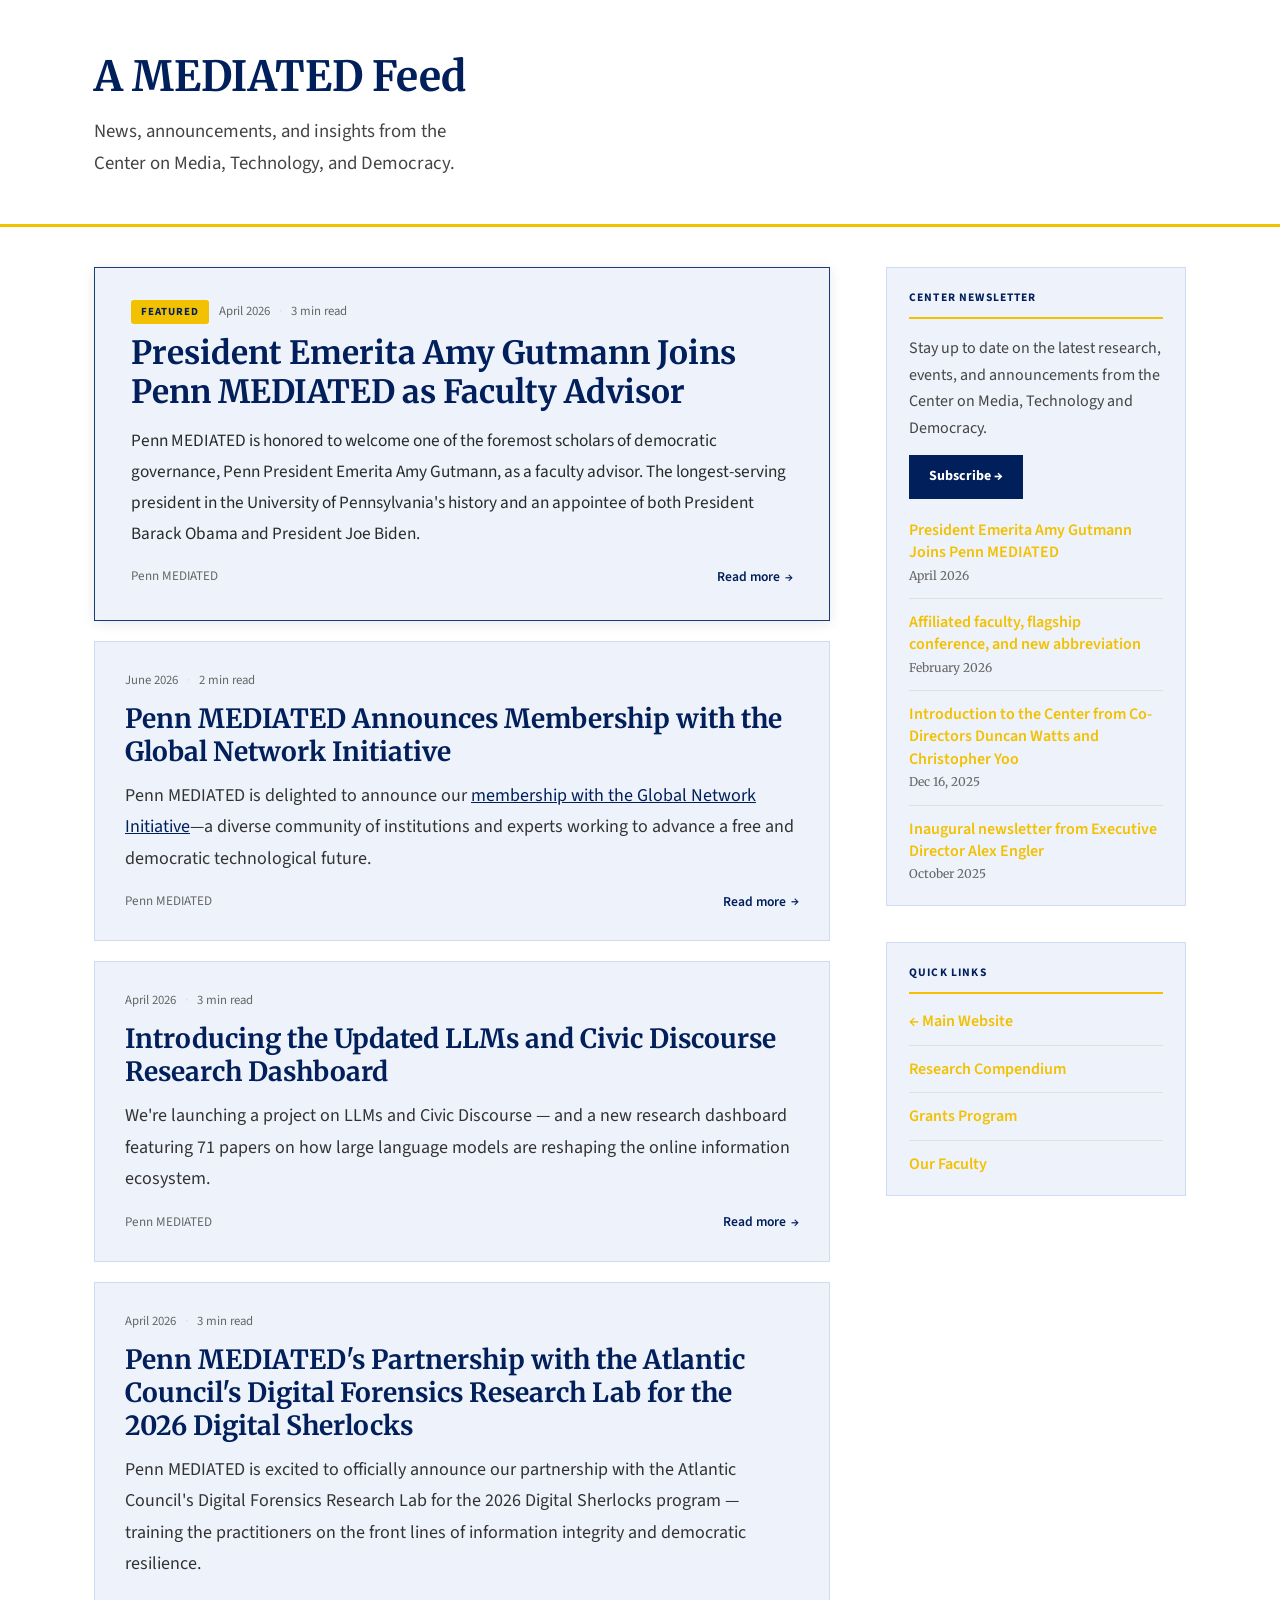
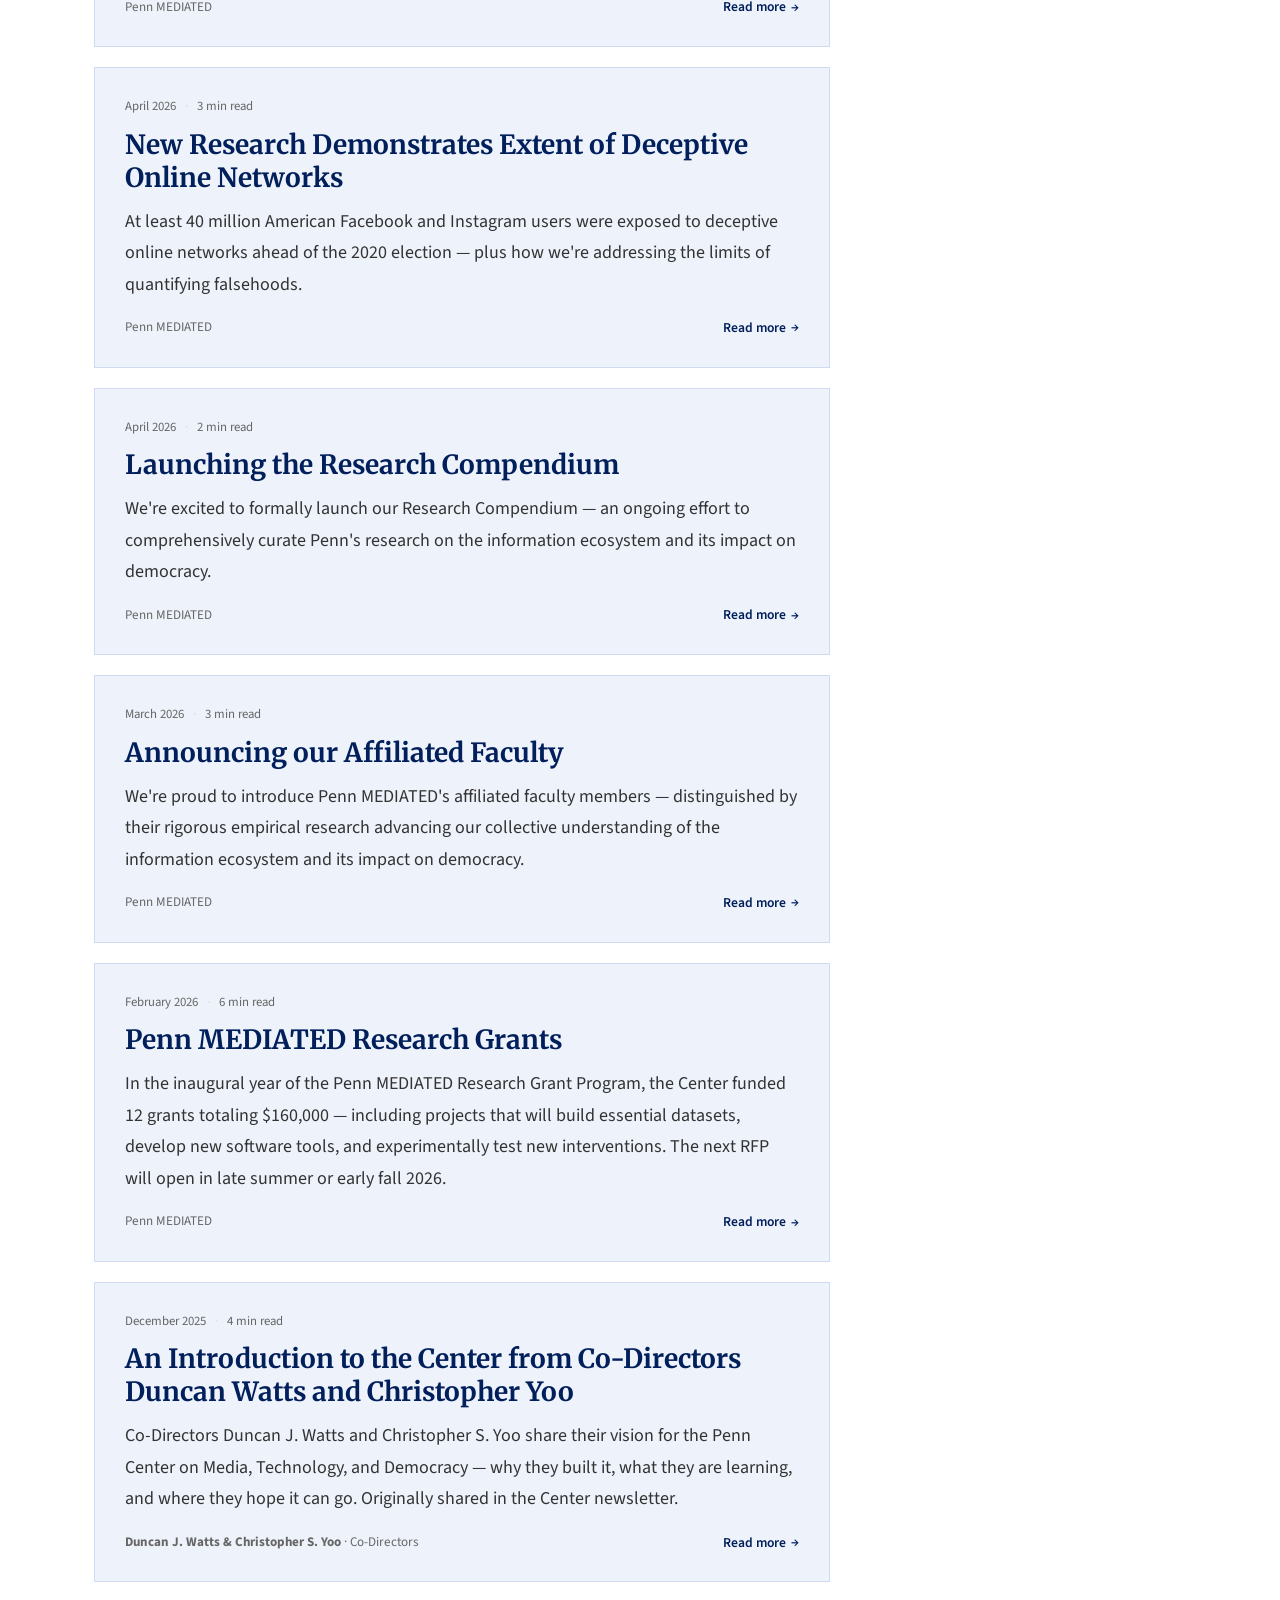
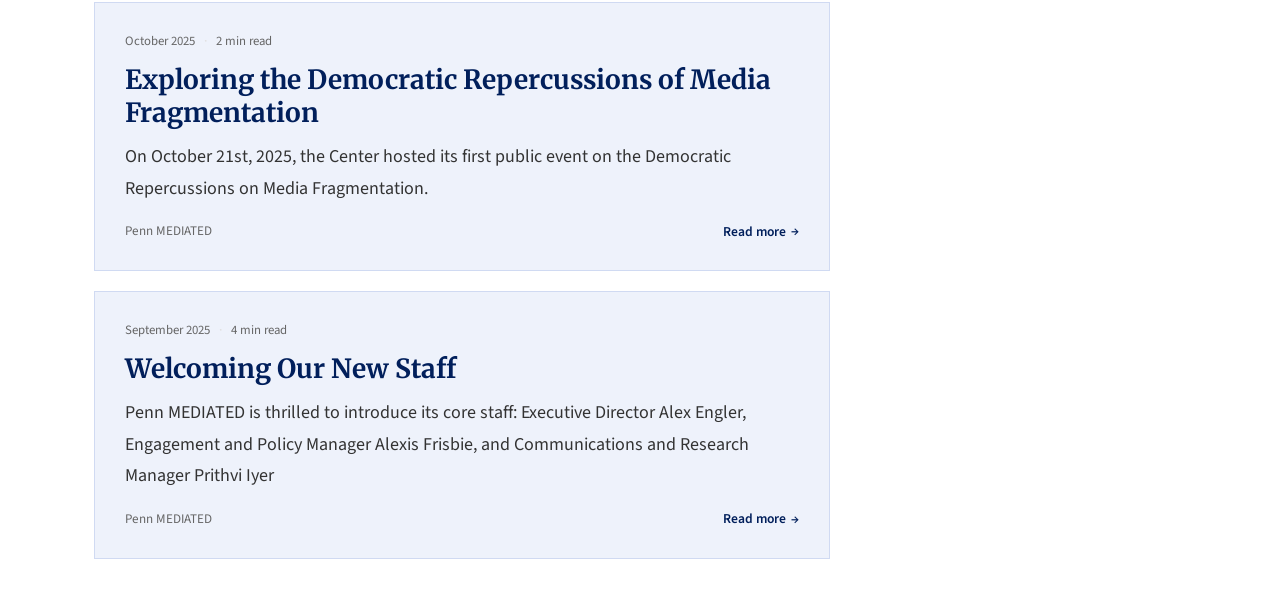
==== index.html @ 9daadecb "GNI Blog" ====
<!DOCTYPE html>
<html lang="en">
<head>
  <meta charset="UTF-8" />
  <meta name="viewport" content="width=device-width, initial-scale=1.0" />
  <title>A MEDIATED Feed · Penn Center on Media, Technology and Democracy</title>
  <link rel="preconnect" href="https://fonts.googleapis.com">
  <link rel="preconnect" href="https://fonts.gstatic.com" crossorigin>
  <link href="https://fonts.googleapis.com/css2?family=Merriweather:wght@400;700&family=Source+Sans+3:wght@400;600;700&display=swap" rel="stylesheet">
  <link rel="stylesheet" href="https://penn-mediated.github.io/MEDIATED-blog/style.css" />
  <style>
    /* Move buttons into the blue header area and remove white gap */
    .modal-header {
      padding-top: 14px;
      padding-right: 20px;
    }
    .modal-top-bar {
      background: transparent;
      padding: 0 0 12px;
    }
  </style>
</head>
<body>

  <!-- Hero -->
  <section class="blog-hero">
    <div class="blog-hero-inner">
      <h1>A MEDIATED Feed</h1>
      <p>News, announcements, and insights from the<br>Center on Media, Technology, and Democracy.</p>
    </div>
  </section>

  <!-- Main content + sidebar -->
  <div class="page-body">

    <main>
      <div class="post-list">

        <!-- ═══════════════════════════════════════════════════
             POST 1: Amy Gutmann
        ════════════════════════════════════════════════════ -->
        <article class="post-item post-featured" id="post-amy-gutmann">
          <div class="post-card">
            <div class="post-meta">
              <span class="featured-badge">Featured</span>
              <span class="post-date">April 2026</span>
              <span class="post-meta-sep">·</span>
              <span class="post-read-time">3 min read</span>
            </div>
            <h2>President Emerita Amy Gutmann Joins Penn MEDIATED as Faculty Advisor</h2>
            <p class="post-excerpt">Penn MEDIATED is honored to welcome one of the foremost scholars of democratic governance, Penn President Emerita Amy Gutmann, as a faculty advisor. The longest-serving president in the University of Pennsylvania's history and an appointee of both President Barack Obama and President Joe Biden.</p>
            <div class="post-item-footer">
              <span class="post-author">Penn MEDIATED</span>
              <button class="expand-btn" onclick="openModal('amy-gutmann')">
                <span class="expand-label">Read more</span> <span class="expand-icon">→</span>
              </button>
            </div>
          </div>

          <div class="post-full-content" id="content-amy-gutmann">
            <div class="post-full-content-inner">

              <p>Penn MEDIATED is honored to welcome one of the foremost scholars of democratic governance, Penn President Emerita Amy Gutmann, as a faculty advisor. The longest-serving president in the University of Pennsylvania's history and an appointee of both President Barack Obama and President Joe Biden, Professor Gutmann brings decades of civic leadership, as well as a rare combination of scholarly rigor and real-world impact, to Penn MEDIATED.</p>

              <p>Executive Director Alex Engler reflects:</p>

              <div class="pull-quote">
                <p>"From seminal scholarship on democratic deliberation; to advancing global dialogue as Penn's President; to strengthening alliances and combatting violent extremism as the U.S. Ambassador to Germany—the information ecosystem has been a guiding theme of her exemplary career. We are thrilled to welcome President Gutmann to the Center's leadership."</p>
              </div>

              <p>In joining Penn MEDIATED, Professor Gutmann says:</p>

              <div class="pull-quote">
                <p>"The health of our democracy depends on the health of our information ecosystem. Seeking truth and understanding is not a utopian ideal; it is a prerequisite for a functioning republic. I am proud to join Penn MEDIATED and contribute to its vision of translating our rigorous research into democratic well-being."</p>
              </div>

              <p>As a scholar, Gutmann has made seminal contributions on <a href="https://press.princeton.edu/books/paperback/9780691009162/democratic-education" target="_blank">democratic education</a>, <a href="https://www.hks.harvard.edu/publications/democracy-and-disagreement" target="_blank">deliberative democracy</a>, and the <a href="https://press.princeton.edu/books/hardcover/9780691153919/the-spirit-of-compromise" target="_blank">necessity of compromise for governance</a>. As a member of the <a href="https://www.aspeninstitute.org/blog-posts/the-knight-commission-on-trust-media-and-democracy/" target="_blank">Knight Commission on Trust, Media, and Democracy</a>, Gutmann contributed to the Commission's flagship report diagnosing the collapse of a shared information foundation as a core threat to American self-governance.</p>

              <p>Penn MEDIATED Co-Director and Penn Integrates Knowledge Professor Duncan Watts observes:</p>

              <div class="pull-quote">
                <p>"President Emerita Gutmann has a lifetime of experience transforming academic research into real world change—we are grateful for her help now, when it is more essential than ever to foster a healthier information ecosystem."</p>
              </div>

              <p>From 2022–2024, Gutmann served as the U.S. Ambassador to Germany, where she strengthened the U.S.-German relationship through expanded support for Ukrainian defense, increased trade, and bolstered resistance to extremism. She has since rejoined Penn and currently holds the Christopher H. Browne Distinguished Professorship in Political Science and is a Professor of Communication at the Annenberg School for Communication.</p>

              <p>Christopher Yoo, Penn MEDIATED Co-Director and Imasogie Professor in Law and Technology, adds:</p>

              <div class="pull-quote">
                <p>"Amy Gutmann has always been an authoritative voice and unflinching champion for a stronger and more deliberative democracy. We look forward to Amy opening our inaugural Penn MEDIATED conference at the end of August."</p>
              </div>

              <div class="bio-section">
                <div class="bio-label">About the Faculty Advisor</div>
                <div class="bio-inner">
                  <img src="https://penn-mediated.github.io/MEDIATED-blog/images/gutmann.jpg" alt="Amy Gutmann" class="bio-photo" style="object-fit:cover;" />
                  <div>
                    <div class="bio-name">Amy Gutmann</div>
                    <div class="bio-title">
                      Christopher H. Browne Distinguished Professor of Political Science, School of Arts and Sciences<br>
                      Professor of Communication, Annenberg School for Communication<br>
                      President Emerita, University of Pennsylvania
                    </div>
                    <div class="bio-text">
                      <p>Amy Gutmann is the Christopher H. Browne Distinguished Professor of Political Science at the School of Arts and Sciences and Professor of Communication at the Annenberg School for Communication. She is also President Emerita, having had a transformative impact as the <a href="https://www.asc.upenn.edu/people/faculty/amy-gutmann-phd" target="_blank">longest-serving president</a> of the University of Pennsylvania. From 2022–2024, Gutmann served as the U.S. Ambassador to Germany, where she strengthened the U.S.-German relationship through expanded support for Ukrainian defense, increased trade, and bolstered resistance to extremism.</p>
                      <p>As a scholar, Gutmann has made seminal contributions on <a href="https://press.princeton.edu/books/paperback/9780691009162/democratic-education" target="_blank">democratic education</a>, <a href="https://www.hks.harvard.edu/publications/democracy-and-disagreement" target="_blank">deliberative democracy</a>, and the <a href="https://press.princeton.edu/books/hardcover/9780691153919/the-spirit-of-compromise" target="_blank">necessity of compromise for governance</a>. Gutmann served as a member of the Knight Commission on Trust, Media, and Democracy (2017–2019), informing a <a href="https://www.aspeninstitute.org/wp-content/uploads/2025/05/Knight2019.pdf" target="_blank">groundbreaking report</a> unpacking the crisis of democratic backsliding in the United States and recommendations for restoring public trust. Further, in 2009, President Obama appointed Gutmann as chair of the Presidential Commission for the Study of Bioethical Issues, where she helped guide national conversations on pressing public health challenges in the United States. Gutmann served as an Executive Committee member of the National Constitution Center and in 2018, she was named in <em>Fortune Magazine</em>'s "<a href="https://fortune.com/longform/worlds-greatest-leaders-2018/" target="_blank">World's 50 Greatest Leaders</a>."</p>
                    </div>
                  </div>
                </div>
              </div>

            </div>
          </div>
        </article>

        <!-- ═══════════════════════════════════════════════════
             POST: GNI Membership — June 2026
        ════════════════════════════════════════════════════ -->
        <article class="post-item" id="post-gni-membership">
          <div class="post-card">
            <div class="post-meta">
              <span class="post-date">June 2026</span>
              <span class="post-meta-sep">·</span>
              <span class="post-read-time">2 min read</span>
            </div>
            <h2>Penn MEDIATED Announces Membership with the Global Network Initiative</h2>
            <p class="post-excerpt">Penn MEDIATED is delighted to announce our <a href="https://globalnetworkinitiative.org/gni-welcomes-new-member-penn-mediated/" target="_blank">membership with the Global Network Initiative</a>—a diverse community of institutions and experts working to advance a free and democratic technological future.</p>
            <div class="post-item-footer">
              <span class="post-author">Penn MEDIATED</span>
              <button class="expand-btn" onclick="openModal('gni-membership')">
                <span class="expand-label">Read more</span> <span class="expand-icon">→</span>
              </button>
            </div>
          </div>

          <div class="post-full-content" id="content-gni-membership">
            <div class="post-full-content-inner">

              <p>Penn MEDIATED is delighted to announce our <a href="https://globalnetworkinitiative.org/gni-welcomes-new-member-penn-mediated/" target="_blank">membership with the Global Network Initiative</a>—a diverse community of institutions and experts working to advance a free and democratic technological future. Tackling the increasingly complex challenges to the health of the information ecosystem requires cross-sector collaboration, and GNI's multistakeholder forum is a critical venue for this work; Penn MEDIATED is excited to contribute a perspective informed by modern computational research.</p>

              <div class="pull-quote">
                <p>"We are thrilled to have Penn MEDIATED join GNI's Academic Constituency. Their focus on data-driven analysis of the information ecosystem, and the breadth of expertise and research undertaken by their affiliated faculty, will bring incredible insights and value-add to GNI and our members."</p>
                <p class="attribution">— Jason Pielemeier, Executive Director, GNI</p>
              </div>

              <p>In joining GNI's academic constituency and broader expert community, we hope to integrate Penn's cutting-edge science of the information ecosystem into the vital discussions on policies and practices relevant to technology and human rights. For example, our project focused on <a href="https://infodem.upenn.edu/llm-civic-discourse/" target="_blank">how LLMs shape civic discourse</a>—including longitudinal monitoring of how LLMs discuss legal, political, and election information over time—can help target technical interventions and drive informed policy. In addition, our support of computational social science research investigating narrative formation on topics like censorship, can inform and improve on pro-democracy messaging.</p>

              <div class="pull-quote">
                <p>"GNI brings together a remarkably diverse set of institutions and leaders, and its forum creates rare conditions for genuine cross-sector collaboration. For Penn MEDIATED, membership means a direct channel to connect our empirical research on the information ecosystem with the practitioners who can act on it."</p>
                <p class="attribution">— Alexis Frisbie, Engagement &amp; Policy Manager, Penn MEDIATED</p>
              </div>

              <p>As the information ecosystem becomes more complex, cross-disciplinary and independent empirical research plays a critical role in guiding informed policy, public discourse, and democratic resiliency—and we are ready to help navigate this future.</p>

            </div>
          </div>
        </article>


        <!-- ═══════════════════════════════════════════════════
             POST: LLMs and Civic Discourse — April 2026
        ════════════════════════════════════════════════════ -->
        <article class="post-item" id="post-llm-civic-discourse">
          <div class="post-card">
            <div class="post-meta">
              <span class="post-date">April 2026</span>
              <span class="post-meta-sep">·</span>
              <span class="post-read-time">3 min read</span>
            </div>
            <h2>Introducing the Updated LLMs and Civic Discourse Research Dashboard</h2>
            <p class="post-excerpt">We're launching a project on LLMs and Civic Discourse — and a new research dashboard featuring 71 papers on how large language models are reshaping the online information ecosystem.</p>
            <div class="post-item-footer">
              <span class="post-author">Penn MEDIATED</span>
              <button class="expand-btn" onclick="openModal('llm-civic-discourse')">
                <span class="expand-label">Read more</span> <span class="expand-icon">→</span>
              </button>
            </div>
          </div>

          <div class="post-full-content" id="content-llm-civic-discourse">
            <div class="post-full-content-inner">

              <p>Large Language Models (LLMs) are playing an increasingly substantial role in the information ecosystem and in civic discourse—that is, how LLMs discuss political topics, refer to politicians, and relate election information. LLMs <a href="https://arxiv.org/pdf/2510.01255" target="_blank">relate political information</a> in chatbots and search engines; <a href="https://www.techpolicy.press/researchers-explore-the-use-of-llms-for-content-moderation/" target="_blank">moderate content</a> on social media; are being <a href="https://arxiv.org/pdf/2604.01652" target="_blank">tested as factcheckers</a>—collectively LLMs likely regularly reach billions of people.</p>

              <p>We believe the growing influence of LLMs will be central to the public discourse in the coming decades, which is why we&#x2019;re launching a project on LLMs and Civic Discourse.</p>

              <p>We kicked off the project on March 4th, when Penn MEDIATED hosted an online convening of prominent academic researchers and civil society organizations to share results from, and approaches to, monitoring and evaluating LLM politics. As part of this, we&#x2019;ve documented and categorized much of the research in this field in the Center&#x2019;s new <a href="https://infodem.upenn.edu/llm-civic-discourse/" target="_blank">LLMs and Civic Discourse Research Dashboard</a>. As of today, it features 71 papers (with more to come!), with a focus on LLM chatbots, content moderation, and fact-checking. This resource is designed to help researchers, advocates, and policymakers keep up with the latest computational research on how LLMs are reshaping the online information ecosystem.</p>

              <p>Each entry is organized by theme and paired with a plain-language summary of key findings to help distill complex research insights on this topic in an accessible manner. The dashboard covers research on how LLMs handle social and political topics, their role in content moderation and fact-checking, their potential to influence political beliefs and behavior, and their implications for democratic participation more broadly.</p>

              <p>This convening and dashboard is one part of Penn MEDIATED&#x2019;s broader effort to bridge the research-to-impact gap on how LLMs are shaping civic discourse. We are also supporting novel research projects in this space through our <a href="https://infodem.upenn.edu/grants/" target="_blank">grants program</a>. We are also working closely with Penn MEDIATED faculty advisor Danaé Metaxa, and collaborating with partners at Princeton University, to build the technical infrastructure for large-scale, longitudinal monitoring of LLMs on political issues. Given that LLM responses are constantly evolving and in some cases, <a href="https://arxiv.org/pdf/2510.01255" target="_blank">based on undisclosed policy updates</a> by platforms, supporting longitudinal LLM monitoring is critical to ensure that researchers have the data needed to tackle these issues in real time.</p>

              <p>Explore the dashboard here &#x2192; <a href="https://infodem.upenn.edu/llm-civic-discourse/" target="_blank">https://infodem.upenn.edu/llm-civic-discourse/</a></p>

            </div>
          </div>
        </article>

        <!-- ═══════════════════════════════════════════════════
             POST: DFRLab Partnership — April 2026
        ════════════════════════════════════════════════════ -->
        <article class="post-item" id="post-dfrlab-partnership">
          <div class="post-card">
            <div class="post-meta">
              <span class="post-date">April 2026</span>
              <span class="post-meta-sep">·</span>
              <span class="post-read-time">3 min read</span>
            </div>
            <h2>Penn MEDIATED's Partnership with the Atlantic Council's Digital Forensics Research Lab for the 2026 Digital Sherlocks</h2>
            <p class="post-excerpt">Penn MEDIATED is excited to officially announce our partnership with the Atlantic Council's Digital Forensics Research Lab for the 2026 Digital Sherlocks program — training the practitioners on the front lines of information integrity and democratic resilience.</p>
            <div class="post-item-footer">
              <span class="post-author">Penn MEDIATED</span>
              <button class="expand-btn" onclick="openModal('dfrlab-partnership')">
                <span class="expand-label">Read more</span> <span class="expand-icon">→</span>
              </button>
            </div>
          </div>

          <div class="post-full-content" id="content-dfrlab-partnership">
            <div class="post-full-content-inner">

              <!-- Partnership logos -->
              <div style="display:grid;grid-template-columns:1fr 1fr;gap:12px;margin:0 0 1.75rem;">
                <img src="https://penn-mediated.github.io/MEDIATED-blog/images/mediatedlogo.png" alt="Penn MEDIATED" style="width:100%;height:auto;display:block;border-radius:8px;" />
                <img src="https://penn-mediated.github.io/MEDIATED-blog/images/dfrlab.jpg" alt="Atlantic Council Digital Forensics Research Lab" style="width:100%;height:auto;display:block;border-radius:8px;" />
              </div>

              <p>In 2026, the most influential indices of democratic health—the <a href="https://www.v-dem.net/documents/75/V-Dem_Institute_Democracy_Report_2026_lowres.pdf" target="_blank">Varieties of Democracy Index</a> and <a href="https://freedomhouse.org/sites/default/files/2026-03/FIW2026_final_digital%20%281%29.pdf" target="_blank">the Freedom in the World Report</a>—found continued declines in democracy globally. 74% of people worldwide now live in autocracies, at the expense of electoral and liberal democracies, including the U.S., which <a href="https://ourworldindata.org/grapher/political-regime-ert-within-regimes" target="_blank">slipped from a stable to an eroding democracy</a>.</p>

              <!-- Our World in Data charts -->
              <div class="owid-chart-grid" style="display:grid;grid-template-columns:repeat(auto-fit, minmax(300px, 1fr));gap:1rem;margin:1.5rem 0;">
                <iframe src="https://ourworldindata.org/grapher/people-living-in-democracies-autocracies?stackMode=relative&amp;tab=stacked-area" loading="lazy" style="width:100%;height:400px;border:0;border-radius:8px;display:block;" allow="web-share; clipboard-write"></iframe>
                <iframe src="https://ourworldindata.org/grapher/political-regime-ert-within-regimes?tab=map" loading="lazy" style="width:100%;height:400px;border:0;border-radius:8px;display:block;" allow="web-share; clipboard-write"></iframe>
              </div>

              <p>Penn MEDIATED believes it is essential for universities to step up in the active defense of democracy—and those who work to protect and advance democratic values. To that end, Penn MEDIATED is excited to officially announce our partnership with the Atlantic Council's <a href="https://dfrlab.org/" target="_blank">Digital Forensics Research Lab</a> for the 2026 <a href="https://dfrlab.org/digital-sherlocks/" target="_blank">Digital Sherlocks</a> program.</p>

              <p>The DFRLab, incubated at the Atlantic Council in 2016, maintains technical and policy expertise on disinformation, connective technologies, democracy, and the future of digital rights, while also <a href="https://dfrlab.org/research/" target="_blank">conducting investigations</a> exposing influence operations and emerging digital threats. The group's Digital Sherlocks program furthers this mission by training practitioners—members of civil society, journalists, researchers, and human rights defenders—on foundational concepts and frameworks to understand online influence operations, as well as open-source investigative techniques, tools, and methodologies.</p>

              <p>Penn's Professors <strong><a href="https://infodem.upenn.edu/faculty/" target="_blank">Danaé Metaxa</a></strong>, <strong><a href="https://live-sas-www-polisci.pantheon.sas.upenn.edu/people/jane-esberg" target="_blank">Jane Esberg</a></strong>, and <strong><a href="https://infodem.upenn.edu/faculty/" target="_blank">Dolores Albarracín</a></strong> will contribute to the training, directly informing practitioners on the front lines of information integrity and democratic resilience. Professor Metaxa focuses on the bias and representation in sociotechnical systems and has conducted research and development of longitudinal generative AI auditing to track how models discuss (or decline to discuss) social issues. Professor Esberg's scholarship delves into authoritarian repression and censorship, particularly in Latin America and Spain, exploring the purpose of authoritarian censorship of non-political content and opponent repression in appealing to their supporters. Professor Albarracín studies the impact of communication and persuasion on human behavior and the formation of beliefs, attitudes, and goals, particularly those that are socially beneficial. Drawing from their empirical research and expertise, each will teach a module that offers attendees a deeper understanding of the information ecosystem and its manipulation by autocratic governments.</p>

              <div class="quote-with-image" style="display:flex;gap:20px;align-items:center;flex-wrap:wrap;margin:24px 0;">
                <img src="https://penn-mediated.github.io/MEDIATED-blog/images/sherlocks.png" alt="Digital Sherlocks Program" style="width:220px;max-width:100%;height:auto;flex-shrink:0;border-radius:4px;" />
                <div class="pull-quote" style="flex:1;min-width:260px;margin:0;">
                  <p>"Since its inception in 2019, the Digital Sherlocks Program has grown to support a global community of more than 3,500 alumni from over 140 countries. These Digital Sherlocks, committed to monitoring and protecting information environments in their respective regions, are the heart of our movement."</p>
                </div>
              </div>

              <p>Penn MEDIATED's partnership with the DFRLab offers a chance for practitioners to hear directly from academics with deep subject matter expertise, while offering Penn an ability to learn and hear what challenges, limits, and concerns defenders on the front lines face. Furthermore, DFRLab and Penn MEDIATED share a common vision: to develop and expand a network of expertise focused on the information ecosystem that can have real-world impact. Working toward this goal by bringing expert academics and practitioners together under the trusted Digital Sherlocks umbrella is an opportunity we are elated to see come to fruition.</p>

            </div>
          </div>
        </article>


        <!-- ═══════════════════════════════════════════════════
             POST: Deceptive Networks — April 2026
        ════════════════════════════════════════════════════ -->
        <article class="post-item" id="post-deceptive-networks">
          <div class="post-card">
            <div class="post-meta">
              <span class="post-date">April 2026</span>
              <span class="post-meta-sep">·</span>
              <span class="post-read-time">3 min read</span>
            </div>
            <h2>New Research Demonstrates Extent of Deceptive Online Networks</h2>
            <p class="post-excerpt">At least 40 million American Facebook and Instagram users were exposed to deceptive online networks ahead of the 2020 election — plus how we're addressing the limits of quantifying falsehoods.</p>
            <div class="post-item-footer">
              <span class="post-author">Penn MEDIATED</span>
              <button class="expand-btn" onclick="openModal('deceptive-networks')">
                <span class="expand-label">Read more</span> <span class="expand-icon">→</span>
              </button>
            </div>
          </div>

          <div class="post-full-content" id="content-deceptive-networks">
            <div class="post-full-content-inner">

              <p><em>Plus how we're addressing the limits of quantifying falsehoods</em></p>

              <p>At least 40 million American Facebook and Instagram users were exposed to deceptive online networks in the lead up to the 2020 election—however this constituted only 0.3% of these users' total content consumption. This new paper, <a href="https://infodem.upenn.edu/research-compendium/#how-deceptive-online-networks-reached-millions-in-the-us-2020" target="_blank"><em>How deceptive online networks reached millions in the US 2020 elections</em></a>, contains the newest findings from the Meta 2020 Election project, by a prominent research team including Penn MEDIATED affiliated faculty <a href="https://infodem.upenn.edu/faculty" target="_blank">Sandra Gonzalez-Bailón and Deen Freelon</a>.</p>

              <p>The study identified and tracked 49 deceptive online networks that reached 15% and 2% of active adult users in the U.S. on Facebook and Instagram, respectively. For context, this reach was less than a third of the <a href="https://www.intelligence.senate.gov/wp-content/uploads/2024/08/sites-default-files-documents-report-volume2.pdf" target="_blank">estimated 126 million Facebook users</a> reached by the Russian Internet Research Agency over two years.</p>

              <p>Of these 49 networks, Meta identified 13 as politically motivated and 36 as financially motivated, and found the financially motivated networks reached more users. Mirroring past research, the study found that older, more conservative users, and users previously exposed to false news were more susceptible to these deceptive online networks. Moreover, a significant number of users were exposed to these deceptive networks indirectly, that is, by viewing reshares from regular user accounts who often unknowingly amplified inauthentic content to audiences beyond the networks' direct reach.</p>

              <p>Despite these concerns, the authors found that it "accounts for a very small share of users' overall political content consumption," mirroring other studies, such as one from MEDIATED Co-Director Duncan Watts finding that <a href="https://www.science.org/doi/10.1126/sciadv.aay3539" target="_blank">fake news comprises</a> only 0.15% of Americans' daily media diet.</p>

              <h3>Findings from the Meta 2020 Election Project</h3>

              <p>The Meta 2020 Election project is an expansive collaborative effort between Meta and external academics to critically examine political attitudes and behaviors on the platform and its impact on the 2020 U.S. election. Professors Sandra Gonzalez-Bailón and Deen Freelon have been <a href="https://www.asc.upenn.edu/news-events/news/first-findings-us-2020-facebook-instagram-election-study-released" target="_blank">contributing to this project for years</a>, leading to essential research results including:</p>

              <ul>
                <li><a href="https://infodem.upenn.edu/research-compendium/#the-diffusion-and-reach-of-misinformation-on-facebook-during" target="_blank">Studying the diffusion</a> of more than one billion posts during the 2020 election, misinformation was found to spread slowly on Facebook, "powered by a tiny minority of users who tend to be older and more conservative."</li>
                <li>News that a Facebook user saw on their feed during the US 2020 election <a href="https://infodem.upenn.edu/research-compendium/#asymmetric-ideological-segregation-in-exposure-to-political-n" target="_blank">depended on their own political leanings</a>, and, overall political news on Facebook leaned conservative.</li>
                <li><a href="https://infodem.upenn.edu/research-compendium/#the-effect-of-deactivating-facebook-and-instagram-on-users-e" target="_blank">Deactivating Facebook and Instagram</a> in the weeks before the 2020 US presidential election modestly improved people's mental health—the effect was more pronounced for Facebook.</li>
              </ul>

              <p>The breadth of this research demonstrates what cooperation between academics and the private sector companies can enable, but this model is threatened by both concerns that Meta has <a href="https://www.techpolicy.press/a-primer-on-the-meta-2020-us-election-research-studies/" target="_blank">selectively emphasized some results</a> in a self-preferencing manner, and further that platforms have restricted researcher access to platform data, as <a href="https://infodem.upenn.edu/research-compendium/#the-post-api-age-of-social-media-data-access-past-present-an" target="_blank">thoroughly documented</a> by Professor Freelon.</p>

              <h3>Advancing New Computational Measures of False Narratives</h3>

              <p>Also published on April 6th, <a href="https://www.tandfonline.com/doi/full/10.1080/10584609.2026.2644198" target="_blank">a new paper</a> from the <a href="https://citap.unc.edu/" target="_blank">Center for Information, Technology, and Public Life</a> provides an alternative framework to measure and assess the impact of disinformation. According to this view, studying disinformation must go beyond looking at false facts and view it more as narratives that permeate across platforms. These narratives are deeply linked to social identities and hold emotional resonance for those who believe it. Thus, countering disinformation requires understanding its socio-cultural and moral context, which can often be obscured when counter-disinformation efforts narrowly focus on refuting false claims or limiting its exposure on a single platform.</p>

              <p>This framing on the importance of narratives to understand the dynamics of online disinformation mirrors our perspective at Penn MEDIATED. Already, Professor Watts has found that the <a href="https://infodem.upenn.edu/research-compendium/#rethinking-news-framing-with-large-language-models" target="_blank">selective use of facts</a> can be as effective as false information in changing political beliefs. We're investing in new research to expand on this, by developing new computational approaches to measure media narratives using large language models. The new research from the Meta 2020 Election project provides valuable insight into the extent of the impact of deceptive online networks—showing that their reach is limited, and also that we need to develop new methods to understand disinformation narratives at scale and across platforms.</p>

            </div>
          </div>
        </article>

        <!-- ═══════════════════════════════════════════════════
             POST 2: Research Compendium
        ════════════════════════════════════════════════════ -->
        <article class="post-item" id="post-research-compendium">
          <div class="post-card">
            <div class="post-meta">
              <span class="post-date">April 2026</span>
              <span class="post-meta-sep">·</span>
              <span class="post-read-time">2 min read</span>
            </div>
            <h2>Launching the Research Compendium</h2>
            <p class="post-excerpt">We're excited to formally launch our Research Compendium — an ongoing effort to comprehensively curate Penn's research on the information ecosystem and its impact on democracy.</p>
            <div class="post-item-footer">
              <span class="post-author">Penn MEDIATED</span>
              <button class="expand-btn" onclick="openModal('research-compendium')">
                <span class="expand-label">Read more</span> <span class="expand-icon">→</span>
              </button>
            </div>
          </div>

          <div class="post-full-content" id="content-research-compendium">
            <div class="post-full-content-inner">

              <a href="https://infodem.upenn.edu/research-compendium/" target="_blank"><img src="https://penn-mediated.github.io/MEDIATED-blog/images/dashboard.gif" alt="Research Compendium preview" class="post-feature-img" /></a>

              <p>We're excited to formally launch our Research Compendium—an ongoing effort to comprehensively curate Penn's research on the information ecosystem and its impact on democracy. With categorical tags and search, we want to make it easier for you to find essential research about polarization, misinformation, persuasion, social media, LLMs, and more. For each paper, we provide an overview of the research, its key findings, and a note on why it matters beyond academia. <a href="https://penn-mediated.github.io/Research-Compendium/" target="_blank">Check it out here!</a></p>

            </div>
          </div>
        </article>


        <!-- ═══════════════════════════════════════════════════
             POST 3: Affiliated Faculty
        ════════════════════════════════════════════════════ -->
        <article class="post-item" id="post-affiliated-faculty">
          <div class="post-card">
            <div class="post-meta">
              <span class="post-date">March 2026</span>
              <span class="post-meta-sep">·</span>
              <span class="post-read-time">3 min read</span>
            </div>
            <h2>Announcing our Affiliated Faculty</h2>
            <p class="post-excerpt">We're proud to introduce Penn MEDIATED's affiliated faculty members — distinguished by their rigorous empirical research advancing our collective understanding of the information ecosystem and its impact on democracy.</p>
            <div class="post-item-footer">
              <span class="post-author">Penn MEDIATED</span>
              <button class="expand-btn" onclick="openModal('affiliated-faculty')">
                <span class="expand-label">Read more</span> <span class="expand-icon">→</span>
              </button>
            </div>
          </div>

          <div class="post-full-content" id="content-affiliated-faculty">
            <div class="post-full-content-inner">

              <a href="https://infodem.upenn.edu/faculty/" target="_blank"><img src="https://penn-mediated.github.io/MEDIATED-blog/images/faculty.gif" alt="Affiliated Faculty" class="post-feature-img" /></a>

              <p>We're proud to introduce Penn MEDIATED's affiliated faculty members—distinguished by their rigorous empirical research advancing our collective understanding of the information ecosystem and its impact on democracy. This required real consideration of what exactly we do at Penn MEDIATED—what does it mean to study the information ecosystem? Our faculty are distinguished by their rigorous empirical and computational work, but also by a focus on those mediating actors that make up the information landscape: especially individuals from peers to elites; institutions of media and government; and technologies from podcast platforms to large language models.</p>

              <p>Emily Falk's (Annenberg School) research looks at how messages affect individuals, for instance, <a href="https://pubmed.ncbi.nlm.nih.gov/41200100/" target="_blank">using neuroimaging</a> to understand why some messages are more persuasive than others. Dolores Albarracín (Annenberg Public Policy) demonstrates what interventions to change belief can actually <a href="https://myscp.onlinelibrary.wiley.com/doi/abs/10.1002/jcpy.70014" target="_blank">impact people's behavior</a>. Diana Mutz (Annenberg School) discovered <a href="https://www.pnas.org/doi/10.1073/pnas.2516942122" target="_blank">a significant increase</a> in political discussions in the U.S., but no increase in conversations across the political aisle. Eric Santoro (Wharton School) examines this peer-to-peer dialogue more closely, with <a href="https://www.pnas.org/doi/10.1073/pnas.2421982122" target="_blank">recent research</a> challenging the notion that listening to those who disagree with you helps to persuade them. Matt Levendusky (Political Science) finds that disagreeable statements and opinions <a href="https://www.journals.uchicago.edu/doi/abs/10.1086/733004?journalCode=jop" target="_blank">motivate cancel culture</a>. Chris Callison-Burch (Computer and Information Science) is working with Duncan Watts to monitor the <a href="https://dl.acm.org/doi/10.1145/3706598.3713716" target="_blank">evolution of TV news bias</a>. Deen Freelon (Annenberg School) is documenting how <a href="https://journals.sagepub.com/doi/full/10.1177/00027162251372557" target="_blank">social media platforms enable or stymie research</a>—like analyses from Dean Knox (Wharton School), whose results <a href="https://www.pnas.org/doi/abs/10.1073/pnas.2318127122" target="_blank">find no evidence</a> that YouTube's algorithms radicalize users in the short-term. Shiri Melumad's (Wharton School) <a href="https://academic.oup.com/pnasnexus/article/4/10/pgaf316/8303888" target="_blank">work</a> asks whether relying on LLMs adversely impacts learning outcomes as compared to using search engines.</p>

              <p>Penn MEDIATED also welcomes John Lapinski (Political Science); Blake Miller (Political Science); Pinar Yildirim (Wharton School); Michael Morse (Carey Law); Lyle Ungar (Computer &amp; Information Science); Dennis Culhane (Social Policy and Practice); and Dan Roth (Computer &amp; Information Science). These esteemed faculty join the Center's two faculty directors and six faculty advisors—you can read more on our <a href="https://infodem.upenn.edu/faculty/" target="_blank">new affiliated faculty page</a>.</p>

              <p><a href="https://infodem.upenn.edu/faculty/" target="_blank" class="read-more">Learn more →</a></p>

            </div>
          </div>
        </article>


        <!-- ═══════════════════════════════════════════════════
             POST 4: Grant Awards
        ════════════════════════════════════════════════════ -->
        <article class="post-item" id="post-grant-awards">
          <div class="post-card">
            <div class="post-meta">
              <span class="post-date">February 2026</span>
              <span class="post-meta-sep">·</span>
              <span class="post-read-time">6 min read</span>
            </div>
            <h2>Penn MEDIATED Research Grants</h2>
            <p class="post-excerpt">In the inaugural year of the Penn MEDIATED Research Grant Program, the Center funded 12 grants totaling $160,000 — including projects that will build essential datasets, develop new software tools, and experimentally test new interventions. The next RFP will open in late summer or early fall 2026.</p>
            <div class="post-item-footer">
              <span class="post-author">Penn MEDIATED</span>
              <button class="expand-btn" onclick="openModal('grant-awards')">
                <span class="expand-label">Read more</span> <span class="expand-icon">→</span>
              </button>
            </div>
          </div>

          <div class="post-full-content" id="content-grant-awards">
            <div class="post-full-content-inner">

              <p>The 2025 Penn MEDIATED Research Grants have been awarded. Please check back for our next RFP in late summer or early fall, 2026.</p>

              <div class="stat-row">
                <div class="stat-box">
                  <div class="num">12</div>
                  <div class="label">Grants Awarded</div>
                </div>
                <div class="stat-box">
                  <div class="num">$160K</div>
                  <div class="label">Total Funding</div>
                </div>
                <div class="stat-box">
                  <div class="num">50%</div>
                  <div class="label">Cross-School Collaborations</div>
                </div>
              </div>

              <p>In the inaugural year of the Penn MEDIATED Research Grant Program, the Center funded 12 grants for a total of $160,000, including projects that will build essential datasets, develop new software tools, define novel taxonomies, apply emerging computational and AI methods, and experimentally test new interventions.</p>

              <p>These projects demonstrate our Center's commitment to understanding and strengthening our information ecosystem at a moment of profound technological change and extraordinary democratic crisis. They make critical contributions across three dimensions of information and democracy research: unpacking how media ecosystems shape public understanding, examining AI's expanding role as an information intermediary, and investigating communication strategies that enable persuasion and common ground. The grant program has already been successful in its goal of promoting interdisciplinary collaboration at Penn: half of the grants are jointly led by two or more researchers at different Penn schools.</p>

              <h2>Unpacking the Media Ecosystem</h2>
              <p>These research projects seek to examine systematic patterns in media coverage, from what gets reported to who controls the outlets doing the reporting. One project, led by Center Director Duncan Watts and Knight Postdoctoral Fellow Amir Tohidi, investigates which crimes receive media attention and how coverage compares to actual crime statistics, helping explain the troubling disconnect between declining crime rates but elevated and persistent public concern about crime. A second funded project looks into how media ownership structures and takeovers influence civic coverage and orientation toward incumbent governments, revealing when economic interests may be shaping democratic discourse.</p>
              <p>We also funded projects centered on developing data infrastructure. For instance, a project led by Professors Marc Meredith and Matthew Levendusky will create a comprehensive and searchable dataset of digital ads that ran in the United States since 2018. Similarly, The Election Administration Media Dashboard project will build a comprehensive repository of media coverage on election administration, offering scholars, policymakers, and citizens critical data to understand how media narratives affect public confidence in elections.</p>

              <h2>When AI Mediates Information</h2>
              <p>Four projects included in this year's grant contend with the rise of LLMs as information gatekeepers. Assistant Professor and Center Advisor Danaé Metaxa's "AI Watchman" project provides an open-source monitoring system that tracks when and how AI systems refuse to answer questions on politically sensitive topics. Another proposed project from Knight PhD Fellow Elliot Pickens maps how users discuss political topics with chatbots, tracing conversations back to original news articles to document how information is fabricated, overgeneralized, or selectively emphasized during these interactions. A third project examines which factors enable users to bypass protections designed to prevent AI systems from generating harmful political content. Finally, researchers are investigating whether the conversational design of LLMs encourages confirmation bias.</p>

              <h2>Persuasion and Common Ground</h2>
              <p>Four projects focus on addressing conversational divides and analyzing the foundations of persuasive communication. One proposal will test 21 widely recommended interventions for improving dialogue across political divides. Another project led by Professor and Center Advisor Sandra González-Bailón examines how interpersonal discussions about controversial topics shape individuals' moral and political views. Two additional projects grapple with how LLMs are reshaping information access and public trust, including cross-national research in the United States and India.</p>

              <h2>All Center-Funded Grants</h2>
              <ul class="grant-list">
                <li>
                  <strong>Interpersonal Discussions and Tipping Points in Social Networks</strong>
                  <p>Examines how interpersonal discussions shape individuals' moral and political views and how these influences spread through repeated interactions within social networks.</p>
                  <span class="pis">Sandra González-Bailón, Diego Reinero, James Houghton</span>
                </li>
                <li>
                  <strong>Integrative experiment to explore the effect of conversation interventions on dialogue across disagreement</strong>
                  <p>A large-scale experiment testing 21 interventions designed to improve dialogue across lines of socio-political difference.</p>
                  <span class="pis">James Houghton, Dean Knox, Yphtach Lelkes, Matthew Levendusky, Erik Santoro, Erin Walk, Duncan Watts</span>
                </li>
                <li>
                  <strong>AI Watchman: Longitudinally Auditing Generative AI Content Moderation of Social Issues</strong>
                  <p>Introduces an open-source interactive monitoring system to improve transparency on how LLMs moderate content, especially for socially and politically contested issues.</p>
                  <span class="pis">Emma Lurie, Sorelle Friedler, Danaé Metaxa</span>
                </li>
                <li>
                  <strong>Information Density and Narrative Persuasion in AI Chatbots: Cross-National Evidence from India and the United States</strong>
                  <p>Tests how conversational styles of AI chatbots shape persuasion, trust, and information sharing across the United States and India.</p>
                  <span class="pis">Neil Sehgal, Sharath Chandra Guntuku, Andy Tan</span>
                </li>
                <li>
                  <strong>Documenting how National News Media Depict Crime in the US</strong>
                  <p>Uses large language models to analyze national mainstream media coverage of crime, examining which crimes receive attention, how they are framed, and what solutions are promoted.</p>
                  <span class="pis">Baird Howland, Billy Pierce, Amir Tohidi, Duncan Watts</span>
                </li>
                <li>
                  <strong>How AI Transforms News: Measuring Bias and Distortion During LLM Conversations</strong>
                  <p>Maps how users discuss political topics with chatbots, tracing conversations back to original news articles to document how information is fabricated, overgeneralized, or selectively emphasized.</p>
                  <span class="pis">Elliot Pickens, Duncan Watts, Chris Callison-Burch</span>
                </li>
                <li>
                  <strong>Narrative License in Science Communication in the Era of Large Language Models</strong>
                  <p>Studies Narrative License — when scientific claims outrun the evidence — leveraging LLMs to detect it in published work, test its effects on readers, and devise interventions to limit its spread.</p>
                  <span class="pis">Calvin Isch, Phil Tetlock, Duncan Watts</span>
                </li>
                <li>
                  <strong>Archiving Digital Political Advertising Content</strong>
                  <p>Builds a comprehensive, searchable dataset of digital political ads run in the United States since 2018 to support research on platform policies, campaign rhetoric, and issue priorities across election cycles.</p>
                  <span class="pis">Andrew Arenge, Marc Meredith, Matthew Levendusky</span>
                </li>
                <li>
                  <strong>Who Controls the Media? Measuring Media Orientation in Civic Coverage</strong>
                  <p>Uses LLMs to track how news outlets frame coverage for national incumbents when reporting on civic matters.</p>
                  <span class="pis">Ezgi Yilmaz, Zung-Ru Lin, Mina Rulis, Erik Wibbels</span>
                </li>
                <li>
                  <strong>Adversarial Testing of Misalignment in Frontier LLMs When Asked to Create Anti-Democratic Campaign Materials</strong>
                  <p>Conducts adversarial testing on 19 frontier models to examine how safety guardrails can be bypassed to generate anti-democratic campaign content.</p>
                  <span class="pis">Gayoung Jeon, Neil Fasching, Deen Freelon</span>
                </li>
                <li>
                  <strong>Unpacking How Context (Conversation History) Shifts the Framing of LLMs Outputs</strong>
                  <p>Examines whether LLM-powered search systems generate responses that align with users' preexisting political beliefs, potentially reinforcing echo chambers.</p>
                  <span class="pis">Vishwanath Emani Venkata, Sandra Gonzalez-Bailón</span>
                </li>
                <li>
                  <strong>Election Administration Media Dashboard</strong>
                  <p>Builds a comprehensive repository of media coverage on election administration, offering scholars, policymakers, and citizens critical data to understand how media narratives affect public confidence in elections.</p>
                  <span class="pis">Liz Stark, Marc Meredith, Michael Morse</span>
                </li>
              </ul>

              <!-- RFP Collapsible -->
              <div class="rfp-toggle-wrap">
                <button class="rfp-toggle" onclick="toggleRFP()" aria-expanded="false" aria-controls="rfp-content">
                  <span class="rfp-toggle-icon">
                    <svg width="18" height="18" viewBox="0 0 24 24" fill="none" stroke="currentColor" stroke-width="2" stroke-linecap="round" stroke-linejoin="round"><circle cx="12" cy="12" r="10"/><line x1="12" y1="8" x2="12" y2="12"/><line x1="12" y1="16" x2="12.01" y2="16"/></svg>
                  </span>
                  <span class="rfp-toggle-label">2025 Request for Proposals (Closed)</span>
                  <span class="rfp-toggle-chevron">
                    <svg width="16" height="16" viewBox="0 0 24 24" fill="none" stroke="currentColor" stroke-width="2.5" stroke-linecap="round" stroke-linejoin="round"><polyline points="6 9 12 15 18 9"/></svg>
                  </span>
                </button>
                <div class="rfp-content" id="rfp-content" hidden>
                  <h2>Evaluation Criteria</h2>
                  <p>Proposals were evaluated along three core criteria:</p>
                  <ol>
                    <li><strong>Focus on the information ecosystem</strong> — including traditional mass media, digital news, social media, search engines, or generative AI — and its effects on democracy.</li>
                    <li><strong>Use of empirical research</strong>, using data and computational methods to advance the scientific understanding of the information ecosystem.</li>
                    <li><strong>Prioritization of impact</strong>, such that the research has a direct and explicit relationship to improving the information ecosystem and supporting democracy.</li>
                  </ol>
                  <h2>Guidelines</h2>
                  <ul>
                    <li><strong>Eligibility:</strong> Faculty, postdoctoral students, PhD students, research staff, and affiliated scholars from Center-affiliated schools. Non-faculty applicants must identify a faculty collaborator or mentor.</li>
                    <li><strong>Grant Amount:</strong> Typical range of $7,500–$15,000. Larger amounts may be considered for multi-researcher projects.</li>
                    <li><strong>Grant Length:</strong> Typically 12–15 months, starting January 1, 2026.</li>
                    <li><strong>Limitations:</strong> Funding will typically not cover researcher salaries, but may support data purchasing, computational resources, research assistants, and dissemination activities.</li>
                    <li><strong>Recognition:</strong> Selected projects must provide recognition of the Penn MEDIATED Research Grant program on all publications and conference presentations.</li>
                  </ul>
                  <h2>Important Dates</h2>
                  <table class="rfp-dates">
                    <tr><td>Applications Open</td><td>September 15, 2025</td></tr>
                    <tr><td>Applications Close</td><td>October 31, 2025</td></tr>
                    <tr><td>Award Announcement</td><td>December 8, 2025</td></tr>
                    <tr><td>Start of Award Delivery</td><td>January 1, 2026</td></tr>
                    <tr><td>Grant Execution Range</td><td>January 1, 2026 – April 1, 2027</td></tr>
                  </table>
                  <h2>Questions</h2>
                  <p>Please reach out to Alex Engler (<a href="mailto:acengler@upenn.edu">acengler@upenn.edu</a>), Executive Director of the Center on Media, Technology and Democracy.</p>
                </div>
              </div>

            </div>
          </div>
        </article>


        <!-- ═══════════════════════════════════════════════════
             POST 5: Center Introduction
        ════════════════════════════════════════════════════ -->
        <article class="post-item" id="post-center-intro">
          <div class="post-card">
            <div class="post-meta">
              <span class="post-date">December 2025</span>
              <span class="post-meta-sep">·</span>
              <span class="post-read-time">4 min read</span>
            </div>
            <h2>An Introduction to the Center from Co-Directors Duncan Watts and Christopher Yoo</h2>
            <p class="post-excerpt">Co-Directors Duncan J. Watts and Christopher S. Yoo share their vision for the Penn Center on Media, Technology, and Democracy — why they built it, what they are learning, and where they hope it can go. Originally shared in the Center newsletter.</p>
            <div class="post-item-footer">
              <span class="post-author"><strong>Duncan J. Watts &amp; Christopher S. Yoo</strong> · Co-Directors</span>
              <button class="expand-btn" onclick="openModal('center-intro')">
                <span class="expand-label">Read more</span> <span class="expand-icon">→</span>
              </button>
            </div>
          </div>

          <div class="post-full-content" id="content-center-intro">
            <div class="post-full-content-inner">

              <div class="newsletter-note">
                Originally shared in the Penn MEDIATED newsletter, December 2025. <a href="https://signup.e2ma.net/signup/2017639/1984707/">Subscribe</a> to receive future newsletters.
              </div>

              <p>Dear colleagues,</p>

              <p>As faculty co-directors of the new Penn Center on Media, Technology, and Democracy, we wanted to take a moment to tell you more about the Center—why we built it, what we are learning, and where we hope it can go.</p>

              <p>A line from a book that one of us wrote in 2011, <em>Everything Is Obvious</em>, anticipated what we are trying to accomplish:</p>

              <blockquote>Just as the invention of the telescope revolutionized the study of the heavens, so too by rendering the unmeasurable measurable, the technological revolution in mobile, Web, and Internet communications has the potential to revolutionize our understanding of ourselves and how we interact.</blockquote>

              <p>In the almost fifteen years since, a number of people have (appropriately) questioned the telescope metaphor, but the reality is that we have made enormous progress in measuring—and to some degree understanding—social behavior at scale. The challenge now is not whether we can measure things, but whether we are measuring the right things.</p>

              <p>Take one question that many people worry about: Has social media driven us into partisan echo chambers? The short answer: probably not in the way people think.</p>

              <p>When we actually look at the data, we find that television, not social media, remains the dominant source of news for Americans. And it is there—not on Facebook or X—that we see the strongest evidence of ideological segregation. From 1980 to 2022, broadcast news viewership fell by over half, while cable news—especially partisan outlets—grew steadily. Between 2016 and 2019, 17% of Americans lived in TV echo chambers, compared to just 4% of those consuming news primarily online. There is also a clear asymmetry: Fox News has become increasingly partisan over time, while MSNBC and CNN fluctuate but remain less extreme overall.</p>

              <p>Using large language models as analytical tools, we can now measure partisanship at the level of individual sentences in TV transcripts and news articles. This allows us to map not just what stories are told, but how they're told. In one study, we found that political headlines are systematically less polarized than the articles they introduce, suggesting an editorial layer that subtly moderates tone before publication.</p>

              <p>Our data increasingly show that misinformation is not the core problem. More often, the issue lies in framing—how information is selected, contextualized, and repeated. Experiments show that biased framing of true facts can be just as persuasive as outright falsehoods.</p>

              <h2>Looking Ahead</h2>

              <p>Understanding the information ecosystem—and improving it—requires new infrastructure, methods, and collaborations. The Penn Center on Media, Technology, and Democracy will focus on these aspects:</p>

              <ul>
                <li><strong>Taking a broad view:</strong> We want to study how people actually encounter information — including social media, the internet, TV, podcasts, and radio. We are already building datasets to track these domains.</li>
                <li><strong>Data Infrastructure:</strong> We need longitudinal, shared datasets that can support systematic analysis. With support from the Knight Foundation, we are expanding access to PennMAP data for large-scale data sharing across research teams.</li>
                <li><strong>Quantitative Methods:</strong> Machine learning, network analysis, and computational linguistics are essential tools for making sense of the information ecosystem at scale. Through the Information &amp; Democracy Research Grants, we are investing in this capacity across Penn.</li>
                <li><strong>Interdisciplinary Collaboration:</strong> Understanding information systems requires input from communications, engineering, law, political science, business, and social policy. Our research seminar series and cohort of Knight PhDs and Postdocs bring together this community.</li>
                <li><strong>Public impact:</strong> Research matters only if it informs the public sphere. We are committed to convening an annual conference and other initiatives to share what we learn with policymakers and civil society.</li>
              </ul>

              <p>We are just getting started, but we believe that careful measurement and open collaboration can help us move beyond speculation—and toward real understanding of how information shapes democracy.</p>

              <p>Duncan J. Watts and Christopher S. Yoo<br>
              <em>Co-Directors, Penn Center on Media, Technology, and Democracy</em></p>

            </div>
          </div>
        </article>


        <!-- ═══════════════════════════════════════════════════
             POST 6: Media Fragmentation Event
        ════════════════════════════════════════════════════ -->
        <article class="post-item" id="post-media-fragmentation">
          <div class="post-card">
            <div class="post-meta">
              <span class="post-date">October 2025</span>
              <span class="post-meta-sep">·</span>
              <span class="post-read-time">2 min read</span>
            </div>
            <h2>Exploring the Democratic Repercussions of Media Fragmentation</h2>
            <p class="post-excerpt">On October 21st, 2025, the Center hosted its first public event on the Democratic Repercussions on Media Fragmentation.</p>
            <div class="post-item-footer">
              <span class="post-author">Penn MEDIATED</span>
              <button class="expand-btn" onclick="openModal('media-fragmentation')">
                <span class="expand-label">Read more</span> <span class="expand-icon">→</span>
              </button>
            </div>
          </div>

          <div class="post-full-content" id="content-media-fragmentation">
            <div class="post-full-content-inner">

              <div class="post-video-wrap" style="position:relative;padding-bottom:56.25%;height:0;overflow:hidden;margin-bottom:1.5rem;">
                <iframe src="https://www.youtube.com/embed/g3YeXATD_ck?start=1" title="Exploring the Democratic Repercussions of Media Fragmentation" frameborder="0" allow="accelerometer; autoplay; clipboard-write; encrypted-media; gyroscope; picture-in-picture" allowfullscreen style="position:absolute;top:0;left:0;width:100%;height:100%;border-radius:8px;"></iframe>
              </div>

              <p>The media landscape continues to experience fragmentation, with an ever-expanding number of political influencers, podcasters, online platforms, and generative AI systems, all while traditional mass media has become more ideologically aligned. This event brought together leading  experts—Penn Professors Duncan Watts and Sandra González-Bailón are joined by media executive S. Mitra Kalita—to explore how media fragmentation relates to American democratic decline.</p>

              <p>Read more in the coverage from the <a href="https://www.thedp.com/article/2025/10/penn-annenberg-school-media-fragmentation-democracy" target="_blank"><em>Daily Pennsylvanian</em></a> or watch the event recording above.</p>

            </div>
          </div>
        </article>


        <!-- ═══════════════════════════════════════════════════
             POST 7: Welcoming Our New Staff
        ════════════════════════════════════════════════════ -->
        <article class="post-item" id="post-new-staff">
          <div class="post-card">
            <div class="post-meta">
              <span class="post-date">September 2025</span>
              <span class="post-meta-sep">·</span>
              <span class="post-read-time">4 min read</span>
            </div>
            <h2>Welcoming Our New Staff</h2>
            <p class="post-excerpt">Penn MEDIATED is thrilled to introduce its core staff: Executive Director Alex Engler, Engagement and Policy Manager Alexis Frisbie, and Communications and Research Manager Prithvi Iyer</p>
            <div class="post-item-footer">
              <span class="post-author">Penn MEDIATED</span>
              <button class="expand-btn" onclick="openModal('new-staff')">
                <span class="expand-label">Read more</span> <span class="expand-icon">→</span>
              </button>
            </div>
          </div>

          <div class="post-full-content" id="content-new-staff">
            <div class="post-full-content-inner">

              <img src="https://penn-mediated.github.io/MEDIATED-blog/images/staff.png" alt="Penn MEDIATED Staff" class="post-feature-img" />

              <h2>Alex Engler, Executive Director</h2>

              <p>Alex was most recently the Director for Democracy and Technology at the National Security Council, and before that the Assistant Director of AI Policy at the Office of Science and Technology Policy. Preceding the White House, Alex was a fellow at the Brookings Institution and the Center for European Policy Studies, where he worked on AI policy and online platform governance. Previously, Alex spent ten years as a data scientist in policy research organizations and governments (the Urban Institute, Congress, DC local govt) and as teaching faculty in that space (at the University of Chicago and Georgetown University).</p>

              <h2>Alexis Frisbie, Engagement and Policy Manager</h2>

              <p>Alexis has extensive expertise in technology policy, especially combating foreign information manipulation that threatens democratic processes. She was previously a Foreign Affairs Officer and Senior Technology Advisor at the State Department for 6ish years, where she led on international technology challenges, private sector engagement, and coordination on emerging technology threats. Before State, Alexis worked in a variety of roles in security, democracy, and human rights issues. Alexis holds a B.A. in International Affairs from Lewis & Clark College and an M.A. in International Security from the University of Denver.</p>

              <h2>Prithvi Iyer, Communications and Research Manager</h2>

              <p>Prithvi Iyer was most recently the Program Manager at Tech Policy Press, a non-profit media venture at the intersection of technology and democracy. In this role, he managed the organization's fellowship program, helped execute various community engagement initiatives and wrote over 50 pieces summarizing emerging technology policy research for general audiences. He has also served as Research Assistant at the Observer Research Foundation, where he published extensively on topics including mental health implications of political conflict, the role of behavioural science in shaping foreign policy, and technology's role in exacerbating inter-group conflict in South Asia. At ORF, Prithvi helped launch an annual nationwide foreign policy opinion poll project and organize the Raisina Dialogue, India's flagship geopolitics conference. Prithvi holds an MA in Global Affairs from the University of Notre Dame and a BA in Psychology from Ashoka University in India.</p>

            </div>
          </div>
        </article>


      </div>
    </main>

    <!-- Sidebar -->
    <aside class="sidebar">

      <div class="sidebar-section">
        <h3>Center Newsletter</h3>
        <p class="blurb">
          Stay up to date on the latest research, events, and announcements from the Center on Media, Technology and Democracy.
        </p>
        <a href="https://signup.e2ma.net/signup/2017639/1984707/" class="newsletter-cta-btn" target="_blank">Subscribe →</a>
        <ul style="margin-top:20px;">
          <li>
            <a href="https://t.e2ma.net/webview/tu4evv/28f6ae8f3e899ec13fed5fa3122ccb6a" target="_blank">President Emerita Amy Gutmann Joins Penn MEDIATED</a>
            <span class="meta">April 2026</span>
          </li>
          <li>
            <a href="https://t.e2ma.net/webview/htvldv/098dc58eec48180e59997bded5c81538" target="_blank">Affiliated faculty, flagship conference, and new abbreviation</a>
            <span class="meta">February 2026</span>
          </li>
          <li>
            <a href="https://t.e2ma.net/webview/1odgwu/d30c49ebf9bccf8f52c4d5cb2f85b22b" target="_blank">Introduction to the Center from Co-Directors Duncan Watts and Christopher Yoo</a>
            <span class="meta">Dec 16, 2025</span>
          </li>
          <li>
            <a href="https://t.e2ma.net/webview/18gwau/f3bf403bfb16141de59c8ef099bb8d83" target="_blank">Inaugural newsletter from Executive Director Alex Engler</a>
            <span class="meta">October 2025</span>
          </li>
        </ul>
      </div>

      <div class="sidebar-section">
        <h3>Quick Links</h3>
        <ul>
          <li><a href="https://infodem.upenn.edu" target="_blank">← Main Website</a></li>
          <li><a href="https://infodem.upenn.edu/research-compendium/" target="_blank">Research Compendium</a></li>
          <li><a href="https://infodem.upenn.edu/grants/" target="_blank">Grants Program</a></li>
          <li><a href="https://infodem.upenn.edu/faculty/" target="_blank">Our Faculty</a></li>
        </ul>
      </div>

    </aside>
  </div>

  <!-- ─── Modal overlay ─── -->
  <div id="post-modal" class="modal-overlay" hidden role="dialog" aria-modal="true" aria-labelledby="modal-title">
    <div class="modal-box">
      <div class="modal-header">
        <div class="modal-top-bar">
          <button class="modal-copy-btn" id="modal-copy-btn" onclick="copyPostLink()" title="Copy link to this post">
            <span id="modal-copy-label">🔗 Copy link</span>
          </button>
          <button class="modal-close" onclick="closeModal()" aria-label="Close">✕</button>
        </div>
        <div id="modal-meta"></div>
        <h2 id="modal-title"></h2>
      </div>
      <div id="modal-body" class="modal-body"></div>
    </div>
  </div>

  <script>
    /* ── Make entire post card clickable ── */
    document.addEventListener('DOMContentLoaded', function() {
      document.querySelectorAll('.post-item').forEach(function(article) {
        var btn = article.querySelector('.expand-btn');
        if (!btn) return;
        var match = (btn.getAttribute('onclick') || '').match(/openModal\('(.+?)'\)/);
        if (!match) return;
        var id = match[1];
        var card = article.querySelector('.post-card');
        card.addEventListener('click', function(e) {
          if (e.target.closest('.expand-btn')) return;
          openModal(id);
        });
      });
    });

    /* ── Send full page height to WordPress iframe wrapper ── */
    function sendHeight() {
      if (window.parent === window) return;
      const h = Math.max(
        document.body.scrollHeight,
        document.body.offsetHeight,
        document.documentElement.scrollHeight,
        document.documentElement.offsetHeight
      ) + 50; // small buffer
      window.parent.postMessage({ type: 'mediated-resize', height: h }, '*');
    }

    // Send on load and after fonts/images settle
    window.addEventListener('load', function() {
      sendHeight();
      setTimeout(sendHeight, 800);
    });

    var currentModalId = null;

    function openModal(id) {
      currentModalId = id;
      const src = document.getElementById('content-' + id);
      const article = src.closest('.post-item');
      document.getElementById('modal-title').textContent = article.querySelector('h2').textContent;
      document.getElementById('modal-meta').innerHTML = article.querySelector('.post-meta').outerHTML;
      document.getElementById('modal-body').innerHTML = src.querySelector('.post-full-content-inner').innerHTML;
      const modal = document.getElementById('post-modal');
      modal.hidden = false;
      modal.scrollTop = 0;
      // Update URL hash for shareable deep link
      history.replaceState(null, '', '#' + id);
      // Notify WordPress: update its URL hash and send back the full WordPress URL
      if (window.parent !== window) {
        window.parent.postMessage({ type: 'mediated-modal-open', hash: id }, '*');
      }
    }

    // Receive WordPress URL back from parent
    var _parentUrl = null;
    window.addEventListener('message', function(e) {
      if (e.data && e.data.type === 'mediated-parent-url') {
        _parentUrl = e.data.url;
      }
    });

    function copyPostLink() {
      const label = document.getElementById('modal-copy-label');
      // Build the URL. Prefer the parent WordPress URL's BASE (strip any
      // existing hash) and re-attach the current post's id so the copied
      // link always deep-links to the open post. Fall back to this page's
      // own URL if the parent URL hasn't been received.
      var base = _parentUrl
        ? _parentUrl.split('#')[0]
        : window.location.href.split('#')[0];
      var url = currentModalId ? (base + '#' + currentModalId) : base;

      function flash(msg) {
        label.textContent = msg;
        setTimeout(function() { label.textContent = '🔗 Copy link'; }, 2000);
      }

      function legacyCopy(text) {
        try {
          var ta = document.createElement('textarea');
          ta.value = text;
          ta.setAttribute('readonly', '');
          ta.style.position = 'fixed';
          ta.style.top = '0';
          ta.style.left = '0';
          ta.style.opacity = '0';
          document.body.appendChild(ta);
          ta.focus();
          ta.select();
          ta.setSelectionRange(0, text.length);
          var ok = document.execCommand('copy');
          document.body.removeChild(ta);
          return ok;
        } catch (e) {
          return false;
        }
      }

      // Prefer the async Clipboard API (requires secure context + iframe permission)
      if (navigator.clipboard && navigator.clipboard.writeText && window.isSecureContext) {
        navigator.clipboard.writeText(url).then(
          function() { flash('✓ Copied!'); },
          function() {
            // Permission denied or iframe blocked it — fall back
            if (legacyCopy(url)) flash('✓ Copied!');
            else flash('⚠ Copy failed');
          }
        );
        return;
      }

      // Legacy / insecure-context path
      if (legacyCopy(url)) flash('✓ Copied!');
      else flash('⚠ Copy failed');
    }

    function closeModal() {
      document.getElementById('post-modal').hidden = true;
      _parentUrl = null;
      // Clear hash
      history.replaceState(null, '', window.location.pathname);
      if (window.parent !== window) {
        window.parent.postMessage({ type: 'mediated-modal-close' }, '*');
        setTimeout(sendHeight, 50);
      }
    }

    // Open post from URL hash on load (e.g. /blog/#deceptive-networks)
    window.addEventListener('DOMContentLoaded', function() {
      const hash = window.location.hash.replace('#', '');
      if (hash && document.getElementById('content-' + hash)) {
        openModal(hash);
      }
    });

    // Close on backdrop click
    document.getElementById('post-modal').addEventListener('click', function(e) {
      if (e.target === this) closeModal();
    });

    // Close on Escape
    document.addEventListener('keydown', function(e) {
      if (e.key === 'Escape') closeModal();
    });

    function toggleRFP() {
      const btn = document.querySelector('.rfp-toggle');
      const content = document.getElementById('rfp-content');
      const isExpanded = btn.getAttribute('aria-expanded') === 'true';
      btn.setAttribute('aria-expanded', String(!isExpanded));
      content.hidden = isExpanded;
    }
  </script>

</body>
</html>
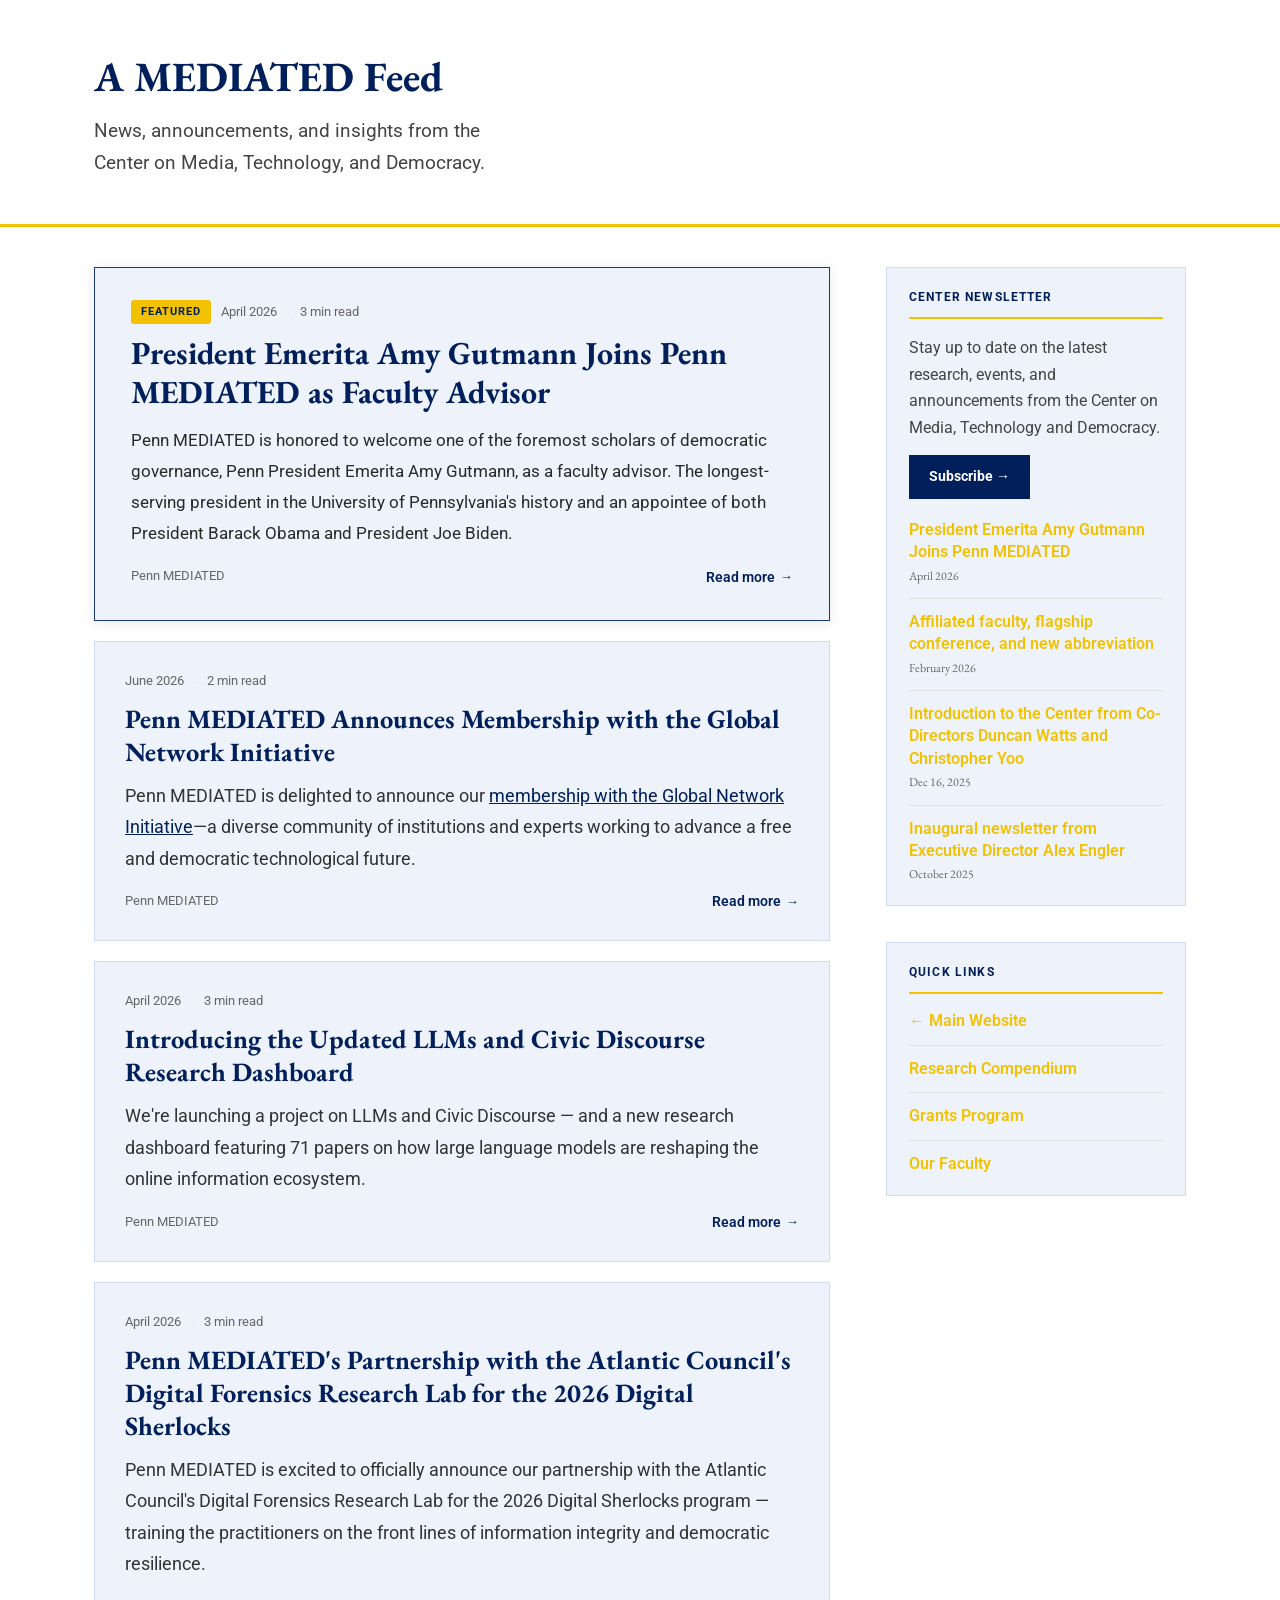
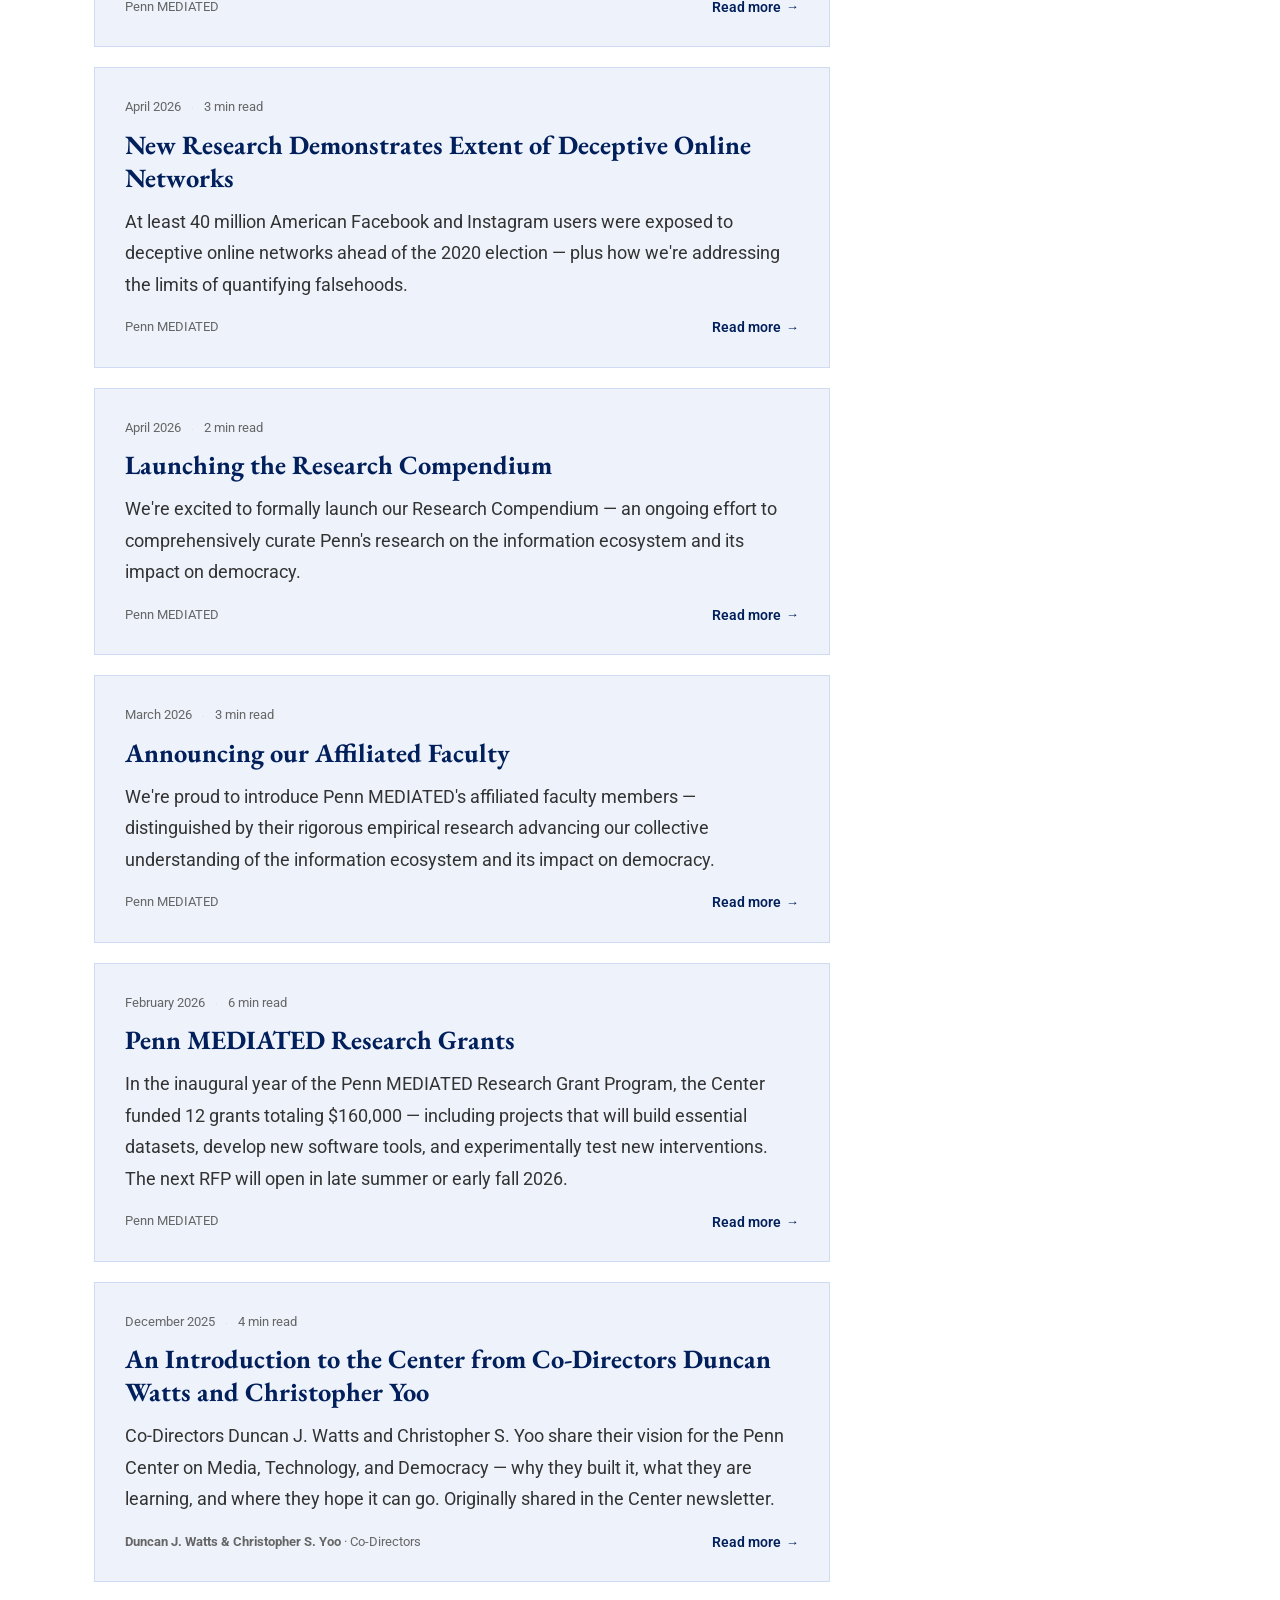
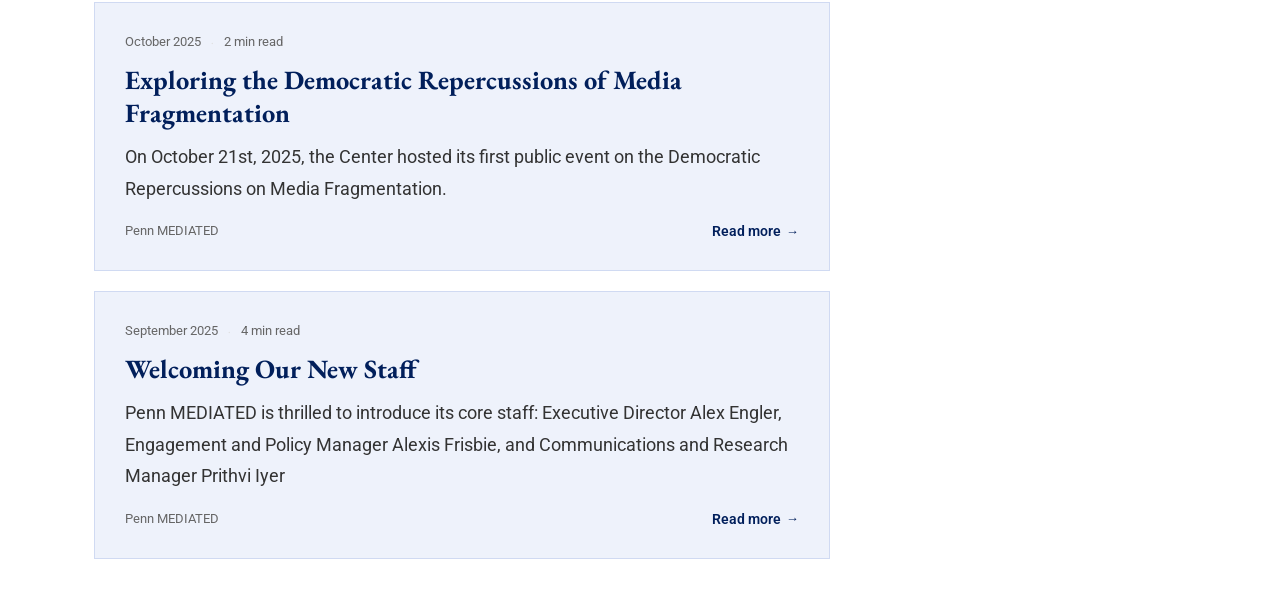
==== commit 5e97bdfc: "font change" ====
--- a/index.html
+++ b/index.html
@@ -6,7 +6,7 @@
   <title>A MEDIATED Feed · Penn Center on Media, Technology and Democracy</title>
   <link rel="preconnect" href="https://fonts.googleapis.com">
   <link rel="preconnect" href="https://fonts.gstatic.com" crossorigin>
-  <link href="https://fonts.googleapis.com/css2?family=Merriweather:wght@400;700&family=Source+Sans+3:wght@400;600;700&display=swap" rel="stylesheet">
+  <link href="https://fonts.googleapis.com/css2?family=EB+Garamond:wght@400;700&family=Roboto:wght@400;600;700&display=swap" rel="stylesheet">
   <link rel="stylesheet" href="https://penn-mediated.github.io/MEDIATED-blog/style.css" />
   <style>
     /* Move buttons into the blue header area and remove white gap */
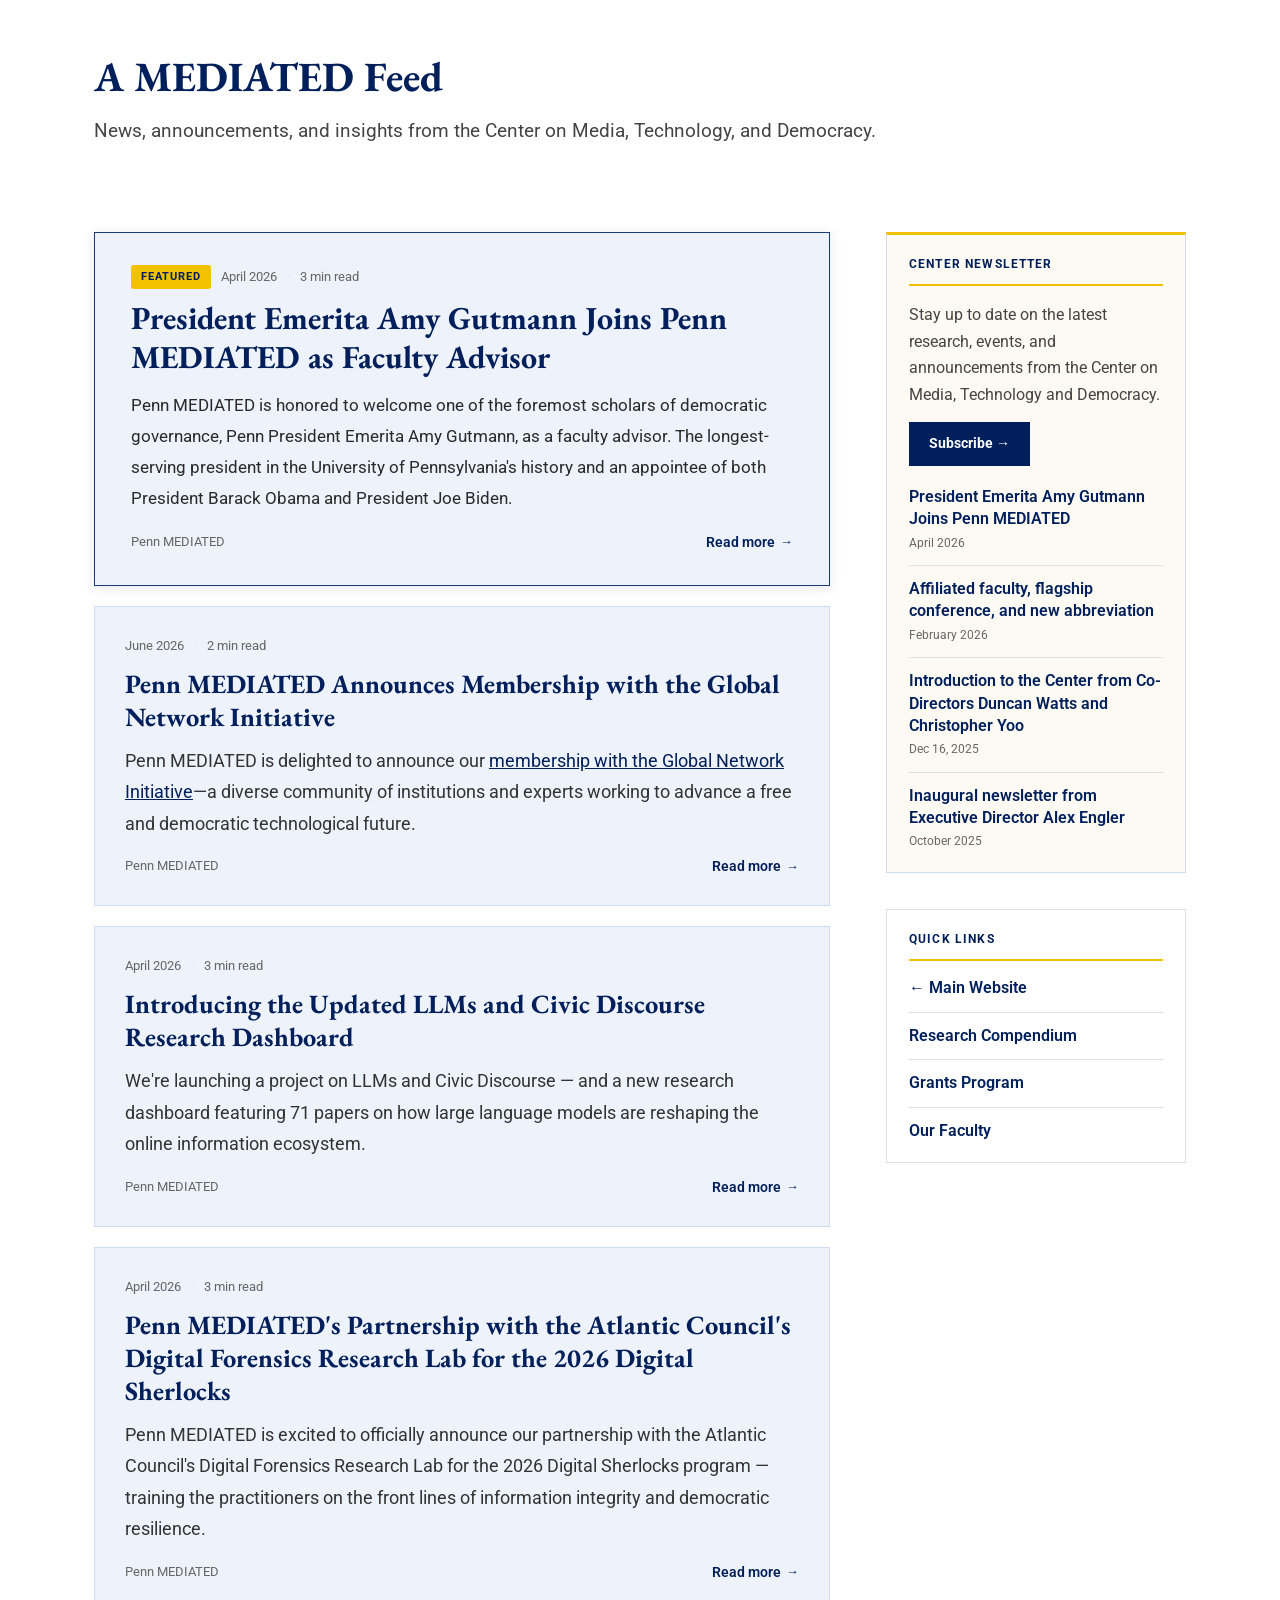
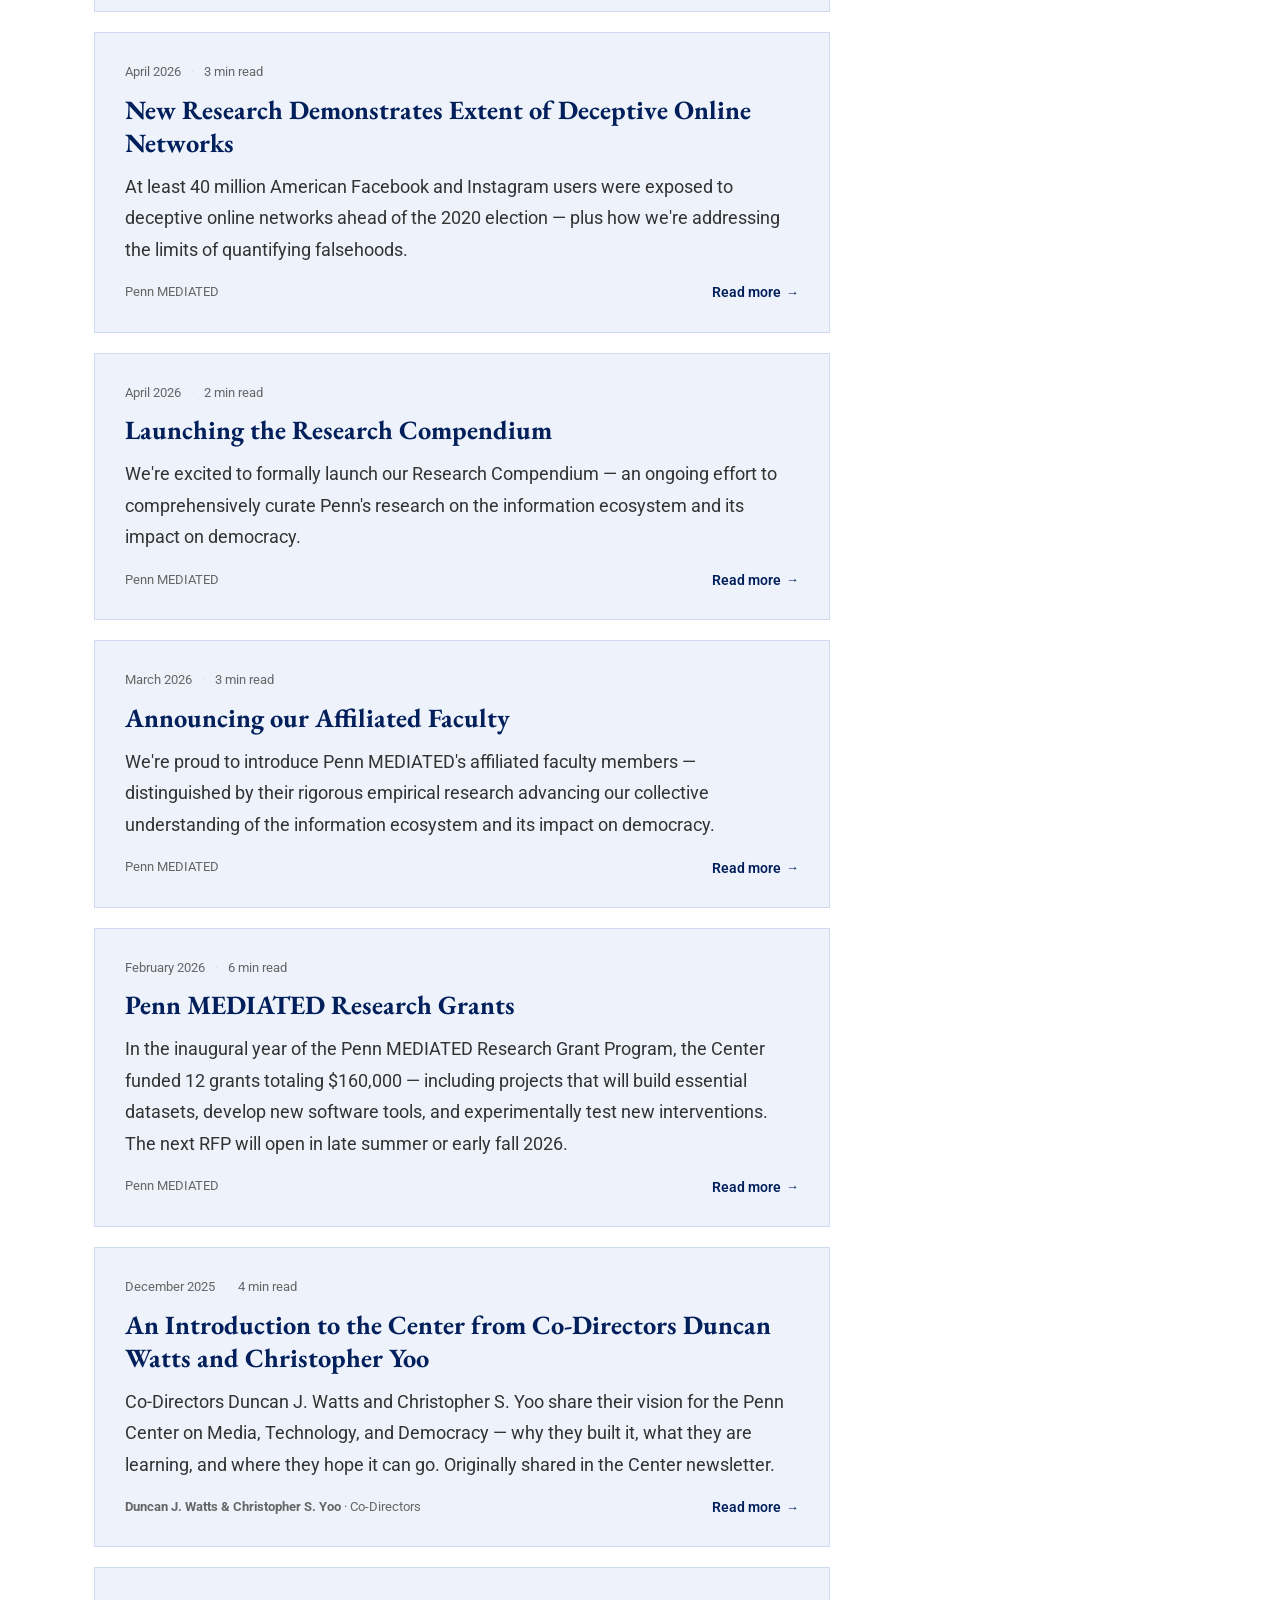
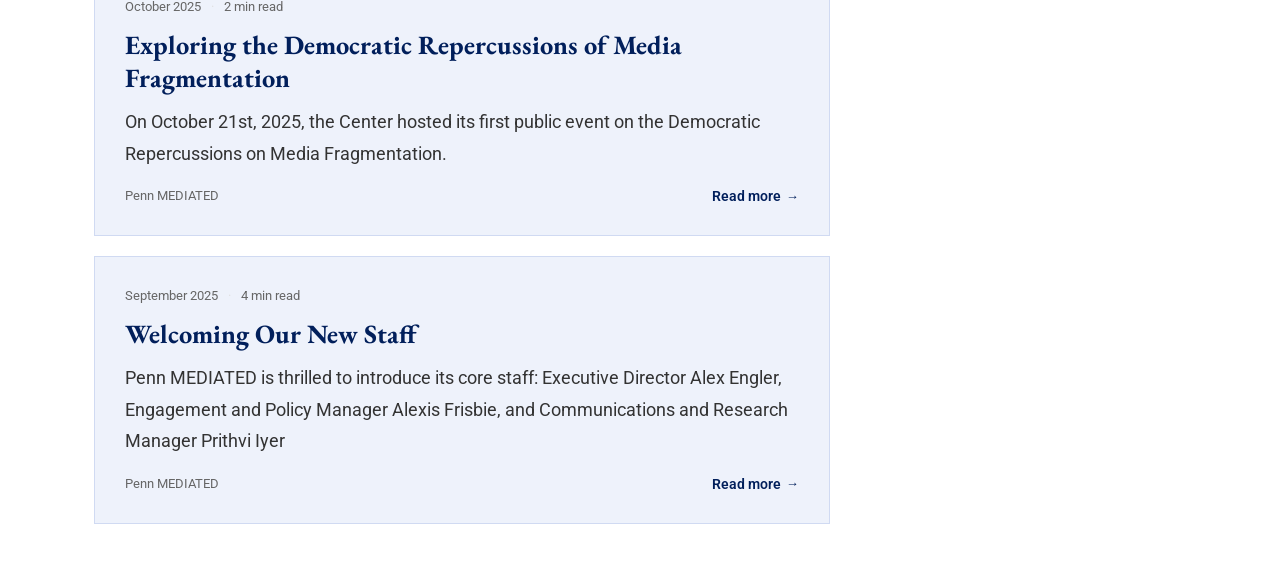
==== commit 90982153: "style and formatting update" ====
--- a/index.html
+++ b/index.html
@@ -26,7 +26,7 @@
   <section class="blog-hero">
     <div class="blog-hero-inner">
       <h1>A MEDIATED Feed</h1>
-      <p>News, announcements, and insights from the<br>Center on Media, Technology, and Democracy.</p>
+      <p>News, announcements, and insights from the Center on Media, Technology, and Democracy.</p>
     </div>
   </section>
 
@@ -718,7 +718,7 @@
         </ul>
       </div>
 
-      <div class="sidebar-section">
+      <div class="sidebar-section sidebar-secondary">
         <h3>Quick Links</h3>
         <ul>
           <li><a href="https://infodem.upenn.edu" target="_blank">← Main Website</a></li>
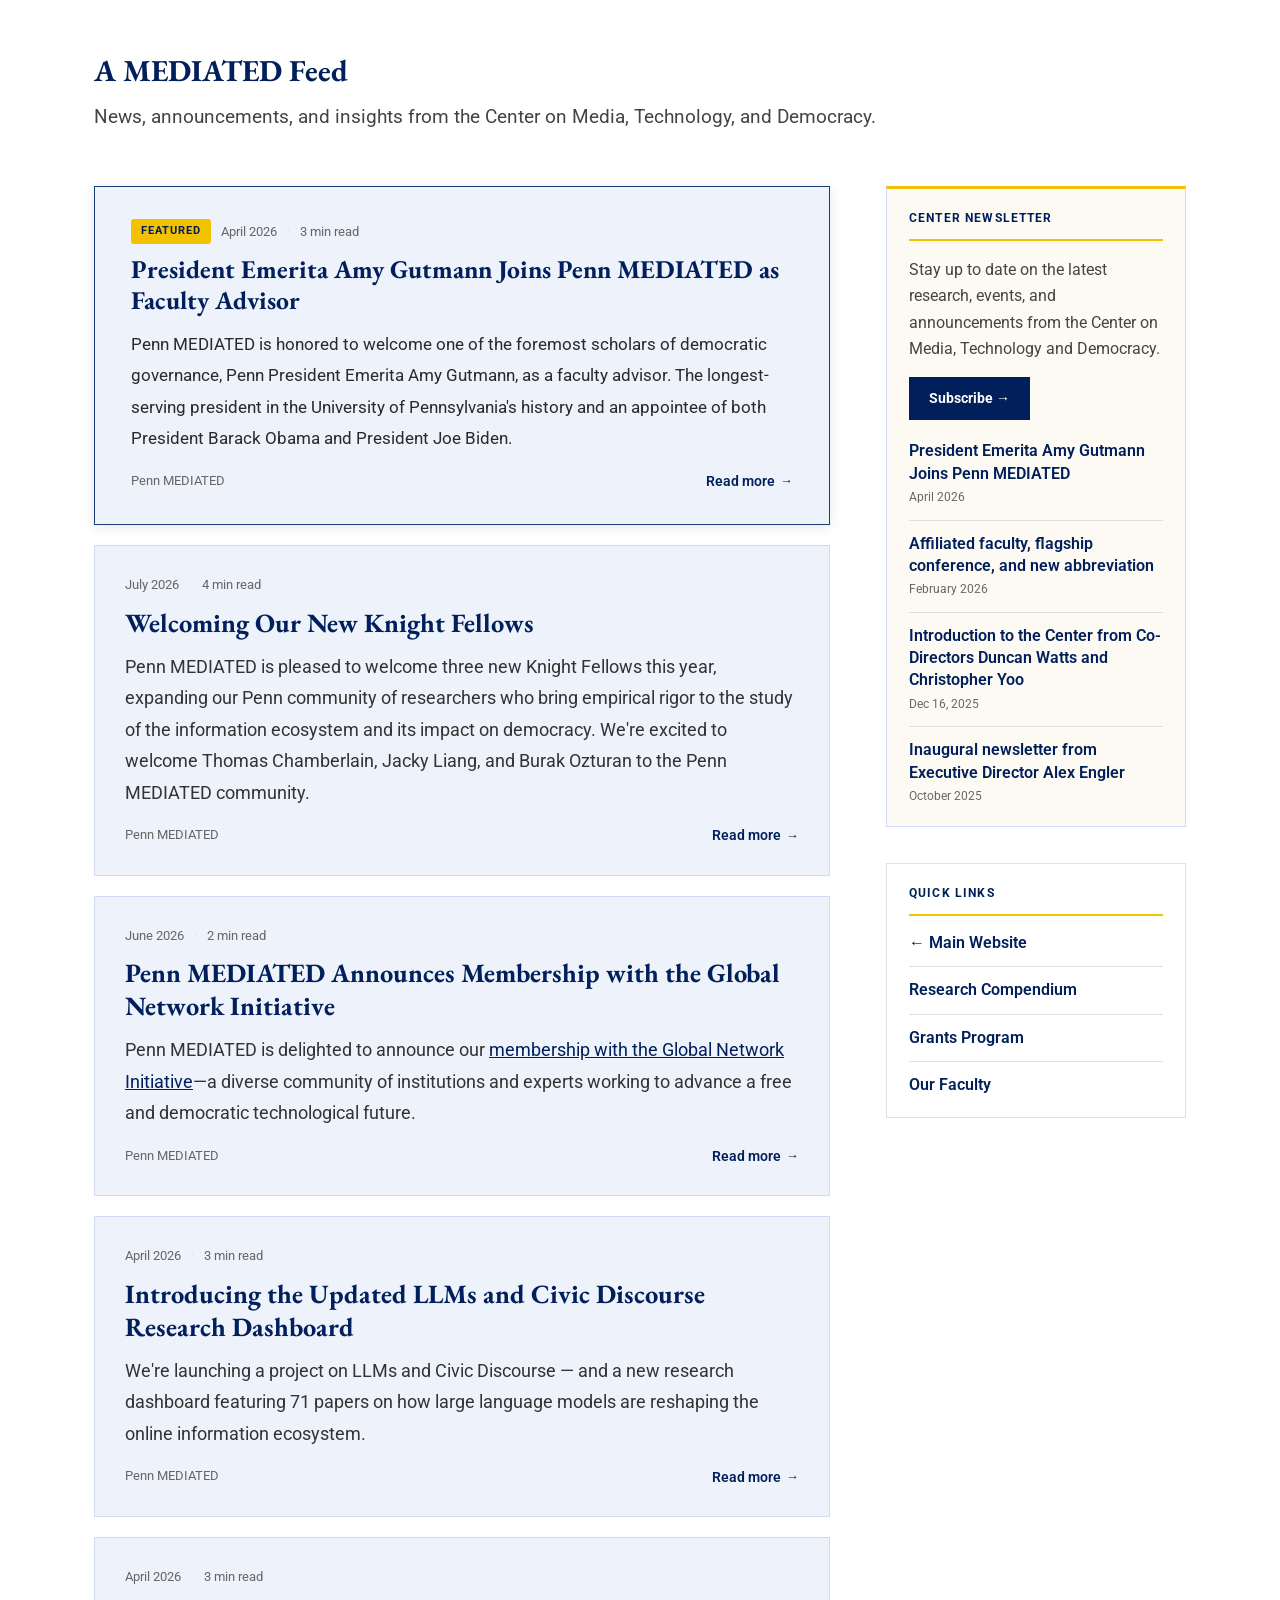
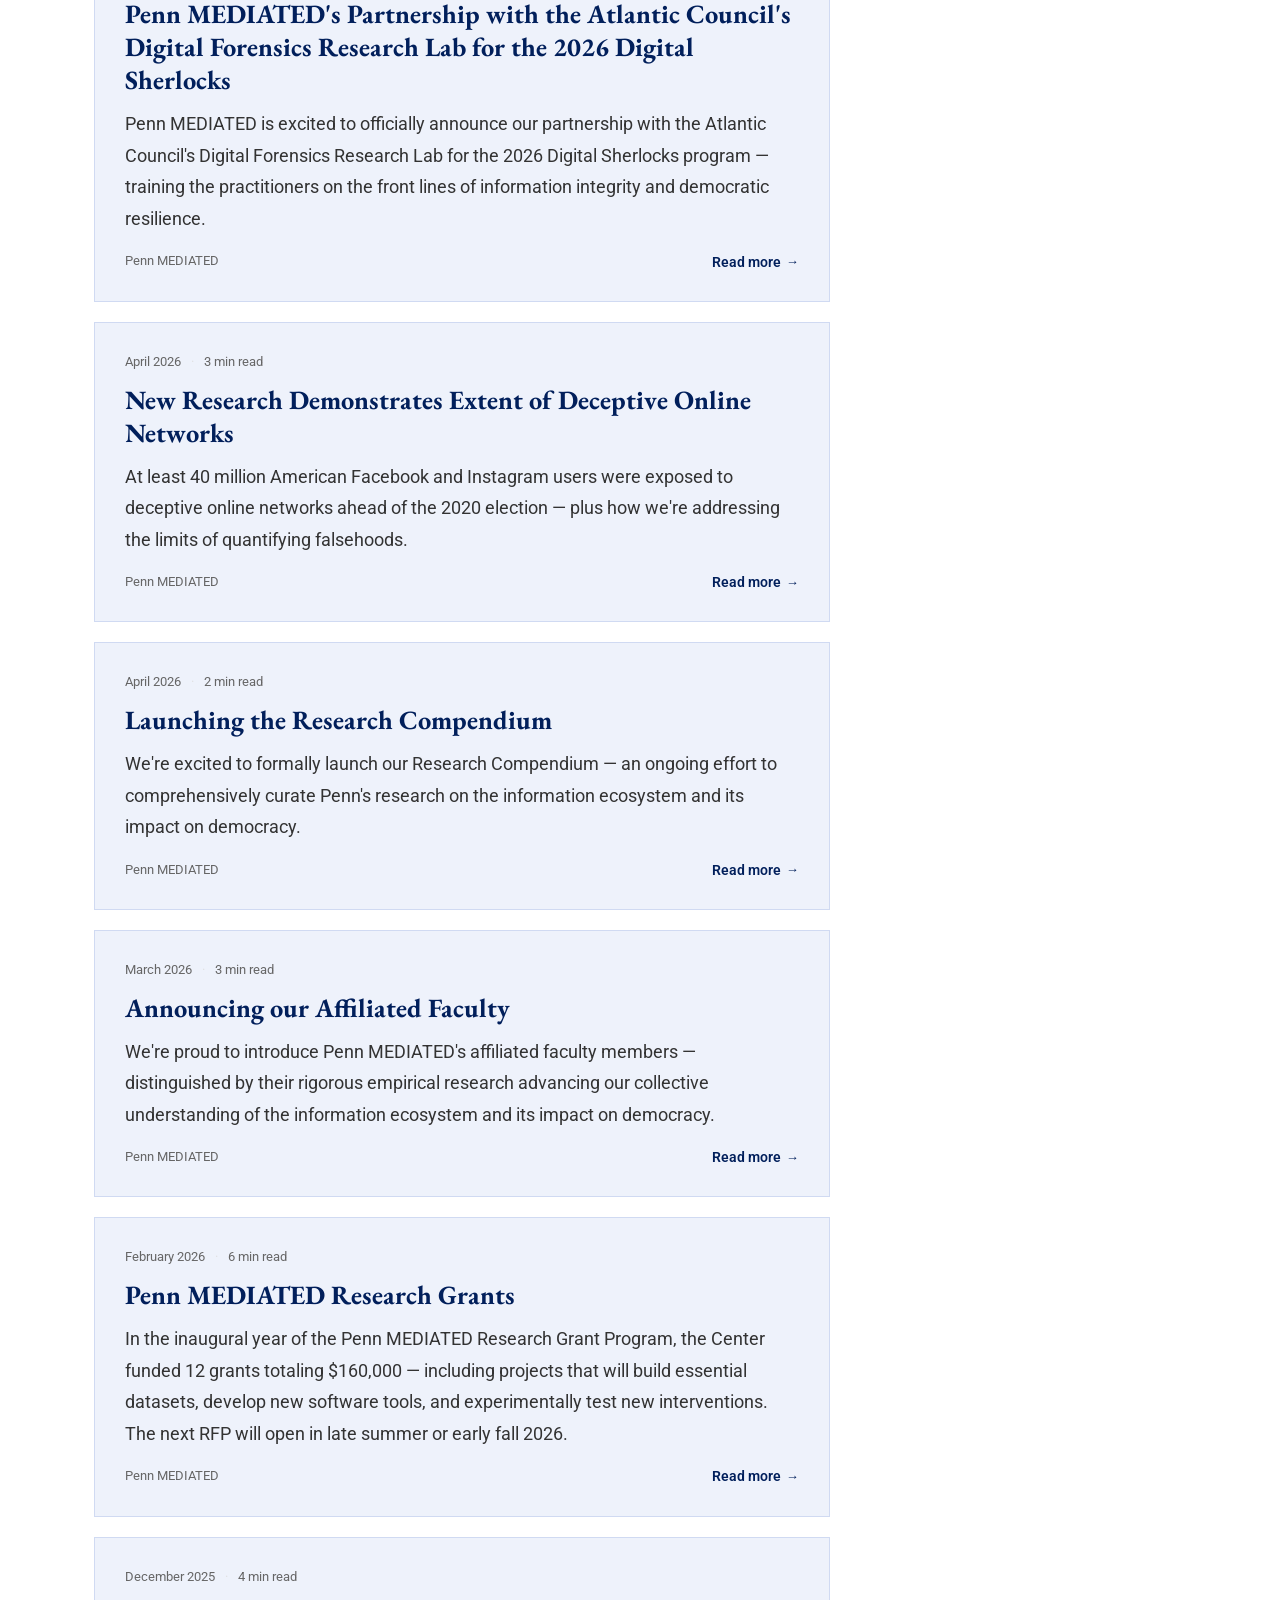
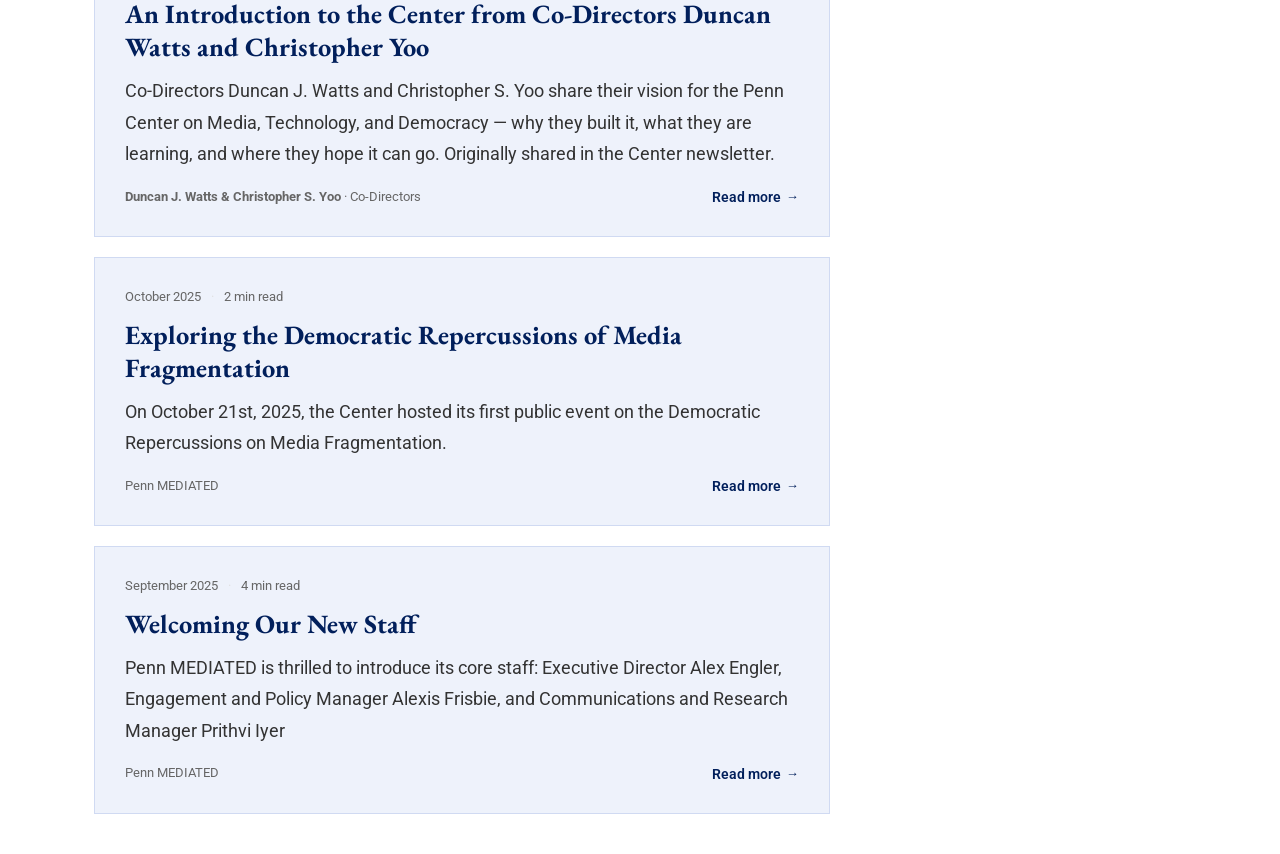
==== commit 7ac78a0f: "Knight Fellow blog" ====
--- a/index.html
+++ b/index.html
@@ -112,6 +112,60 @@
             </div>
           </div>
         </article>
+
+        <!-- ═══════════════════════════════════════════════════
+             POST: Welcoming Our New Knight Fellows
+        ════════════════════════════════════════════════════ -->
+        <article class="post-item" id="post-knight-fellows">
+          <div class="post-card">
+            <div class="post-meta">
+              <span class="post-date">July 2026</span>
+              <span class="post-meta-sep">·</span>
+              <span class="post-read-time">4 min read</span>
+            </div>
+            <h2>Welcoming Our New Knight Fellows</h2>
+            <p class="post-excerpt">Penn MEDIATED is pleased to welcome three new Knight Fellows this year, expanding our Penn community of researchers who bring empirical rigor to the study of the information ecosystem and its impact on democracy. We're excited to welcome Thomas Chamberlain, Jacky Liang, and Burak Ozturan to the Penn MEDIATED community.</p>
+            <div class="post-item-footer">
+              <span class="post-author">Penn MEDIATED</span>
+              <button class="expand-btn" onclick="openModal('knight-fellows')">
+                <span class="expand-label">Read more</span> <span class="expand-icon">→</span>
+              </button>
+            </div>
+          </div>
+
+          <div class="post-full-content" id="content-knight-fellows">
+            <div class="post-full-content-inner">
+
+              <p>Penn MEDIATED is pleased to welcome three new Knight Fellows this year, expanding our Penn community of researchers who bring empirical rigor to the study of the information ecosystem and its impact on democracy. We're excited to welcome Thomas Chamberlain, Jacky Liang, and Burak Ozturan to the Penn MEDIATED community.</p>
+
+              <h2>Incoming Fellows</h2>
+
+              <p><strong>Thomas Chamberlain</strong> is a quantitative political scientist who studies elections, voting behavior, and the democratic consequences of the political information ecosystem. His work examines how voters weigh policy agreement across different issues, how political actors and media manipulate issue salience, and the downstream effects on how people vote and how parties compete—drawing on survey experiments, causal inference, measurement models, and text-as-data methods. [<a href="https://thomasfchamberlain.com/index.html" target="_blank">Personal Webpage</a>]</p>
+
+              <p><strong>Jacky Liang</strong> is a PhD student in Political Science at the University of Pennsylvania, studying how communication shapes political trust and democratic accountability, with a particular focus on political promises and how citizens evaluate political actors. He uses computational social science methods, survey and panel data, and experiments to understand how information influences political attitudes and behavior. [<a href="https://jacky-liang.com/" target="_blank">Personal Webpage</a>]</p>
+
+              <p><strong>Burak Ozturan</strong> is a Knight Postdoctoral Fellow at the Center on Media, Technology, and Democracy, University of Pennsylvania. He studies the complex interaction between people and information: how information is produced and distributed by modern technologies, how people engage with it, and how these dynamics shape democratic deliberation. Burak completed his Ph.D. in Network Science at Northeastern University, where his doctoral research examined patterns of concentration and segregation in online information ecosystems. Most recently, he has been studying how generative AI affects the production and circulation of information, and whether these systems broaden or narrow the range of sources people encounter. [<a href="http://www.burakozturan.com/" target="_blank">Personal Webpage</a>]</p>
+
+              <h2>Outgoing Fellow</h2>
+
+              <p>We also want to congratulate outgoing Knight Postdoctoral Fellow <strong>Amir Tohidi</strong> as he moves onto a new postdoctoral role with the Faculty of Business and Economics at the University of Basel. Amir is a computational social scientist examining how media, technology, and artificial intelligence shape public opinion and democratic processes. He combines large-scale experiments, causal inference, and machine learning to study persuasion, misinformation, and political communication. His recent work focuses on news framing, media bias, and AI-generated content—how subtle differences in the selection and presentation of factual information can influence public opinion. [<a href="https://amirtohidi.github.io/" target="_blank">Personal Webpage</a>]</p>
+
+              <h2>Current Fellows</h2>
+
+              <p>Our returning fellows form the continuing core of this community, and their work spans the full arc of the information ecosystem—from what media covers, to how platforms govern speech, to how AI systems mediate what reaches the public.</p>
+
+              <p><strong>Yijing Chen</strong>, a Knight Postdoctoral Fellow, studies how political divisions are embedded, intensified, or potentially bridged through the social structures of contemporary sociotechnical systems. She develops network-based computational methods across digital trace, survey, and mass media data. Her current project examines how online communities evolve before platform interventions, and how their longer-term trajectories can better inform the evaluation of content moderation. [<a href="https://cyijing.com/" target="_blank">Personal Webpage</a>]</p>
+
+              <p><strong>Nolan Siegel</strong> is a joint PhD student in Political Science and the Annenberg School for Communication, also pursuing a Master's in Statistics &amp; Data Science at Wharton. His research focuses on crime and its apprehension in American politics: how journalism discusses crime, how constituents think about it, and the extent to which it influences elections. He came to Penn after working as a data science contractor supporting U.S. Intelligence Community entities and other federal agencies. [<a href="https://github.com/nolansiegel" target="_blank">Personal Webpage</a>]</p>
+
+              <p><strong>Elliott Pickens</strong> is a PhD student in Computer and Information Science at Penn, co-advised by Duncan Watts and Chris Callison-Burch. His research centers on language models: how they work and how to use them effectively. [<a href="https://epickens.github.io/" target="_blank">Personal Webpage</a>]</p>
+
+              <p>At Penn MEDIATED, we are bringing together a growing number of <a href="https://infodem.upenn.edu/faculty/" target="_blank">leading faculty</a> and <a href="https://penn-mediated.github.io/Team/" target="_blank">scholars</a>, helping make Penn the leading institution for the empirical study of the information ecosystem and its impact on democracy.</p>
+
+            </div>
+          </div>
+        </article>
+
 
         <!-- ═══════════════════════════════════════════════════
              POST: GNI Membership — June 2026
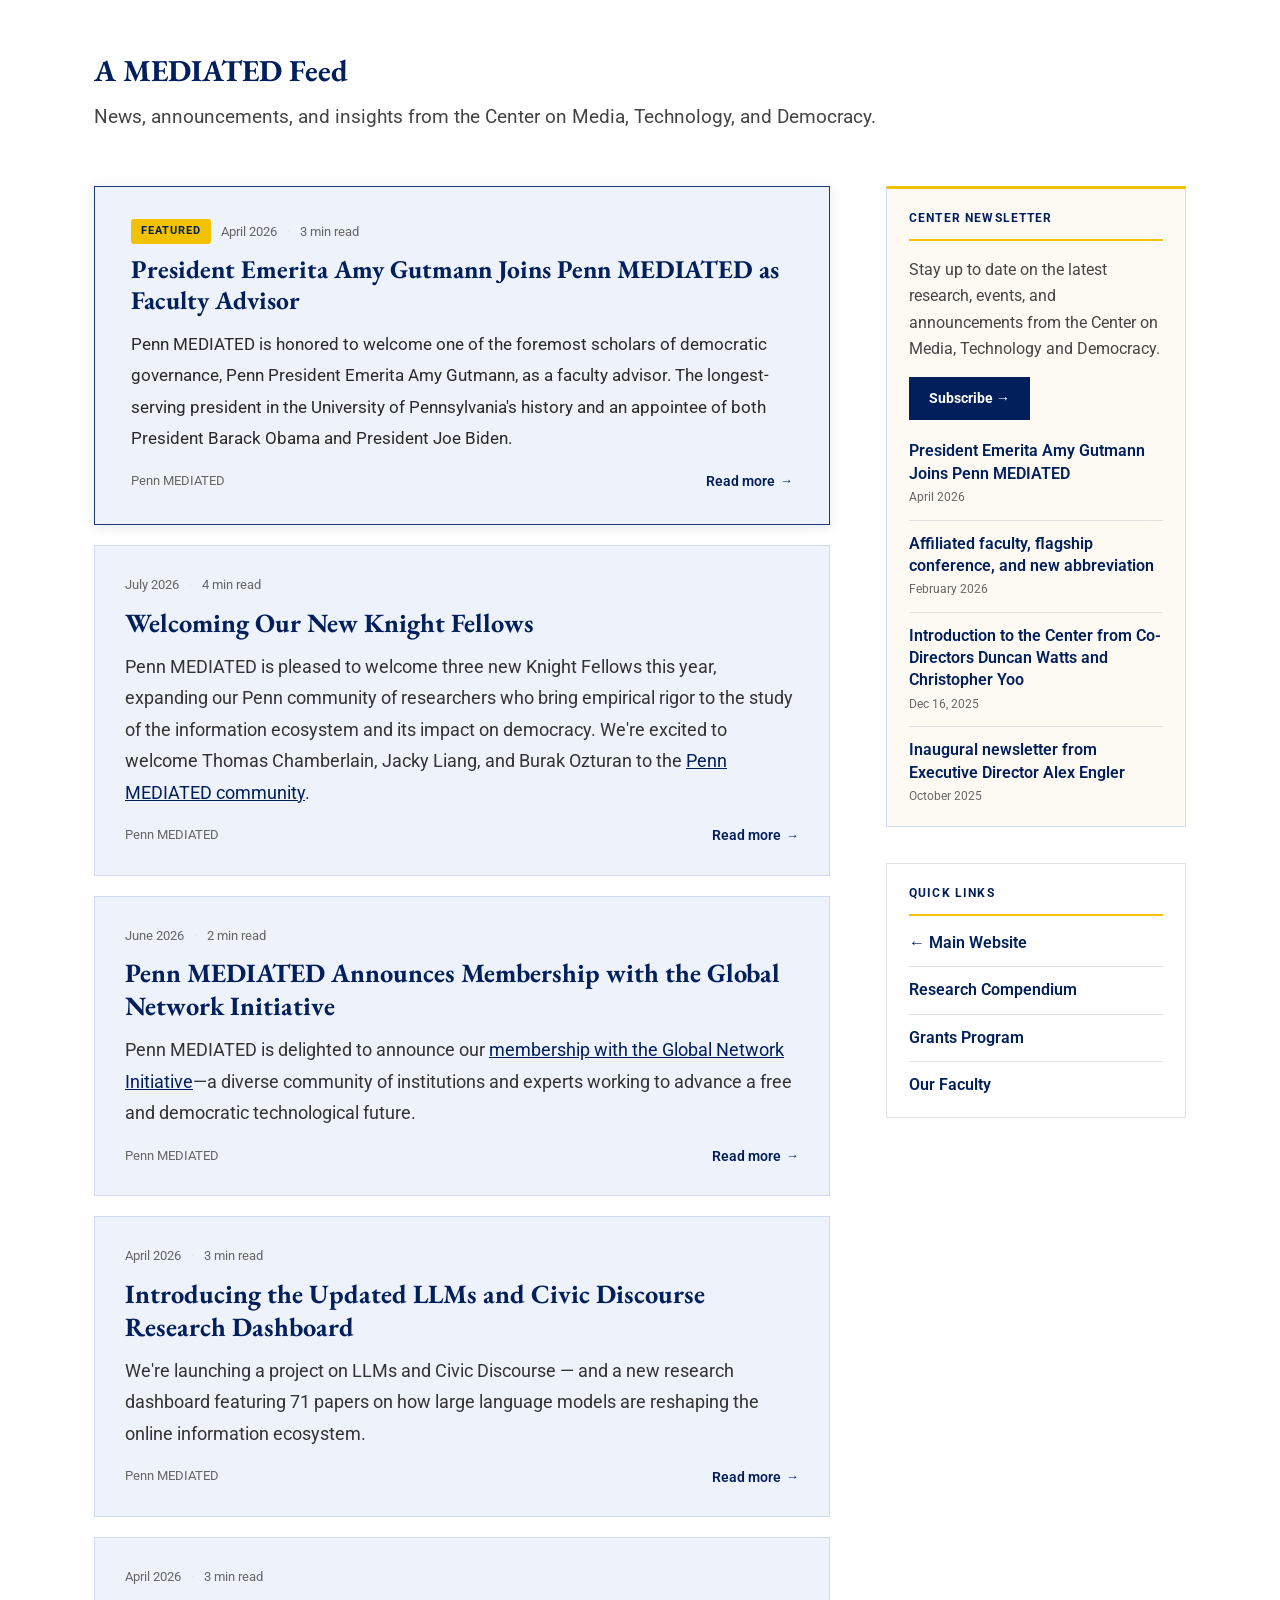
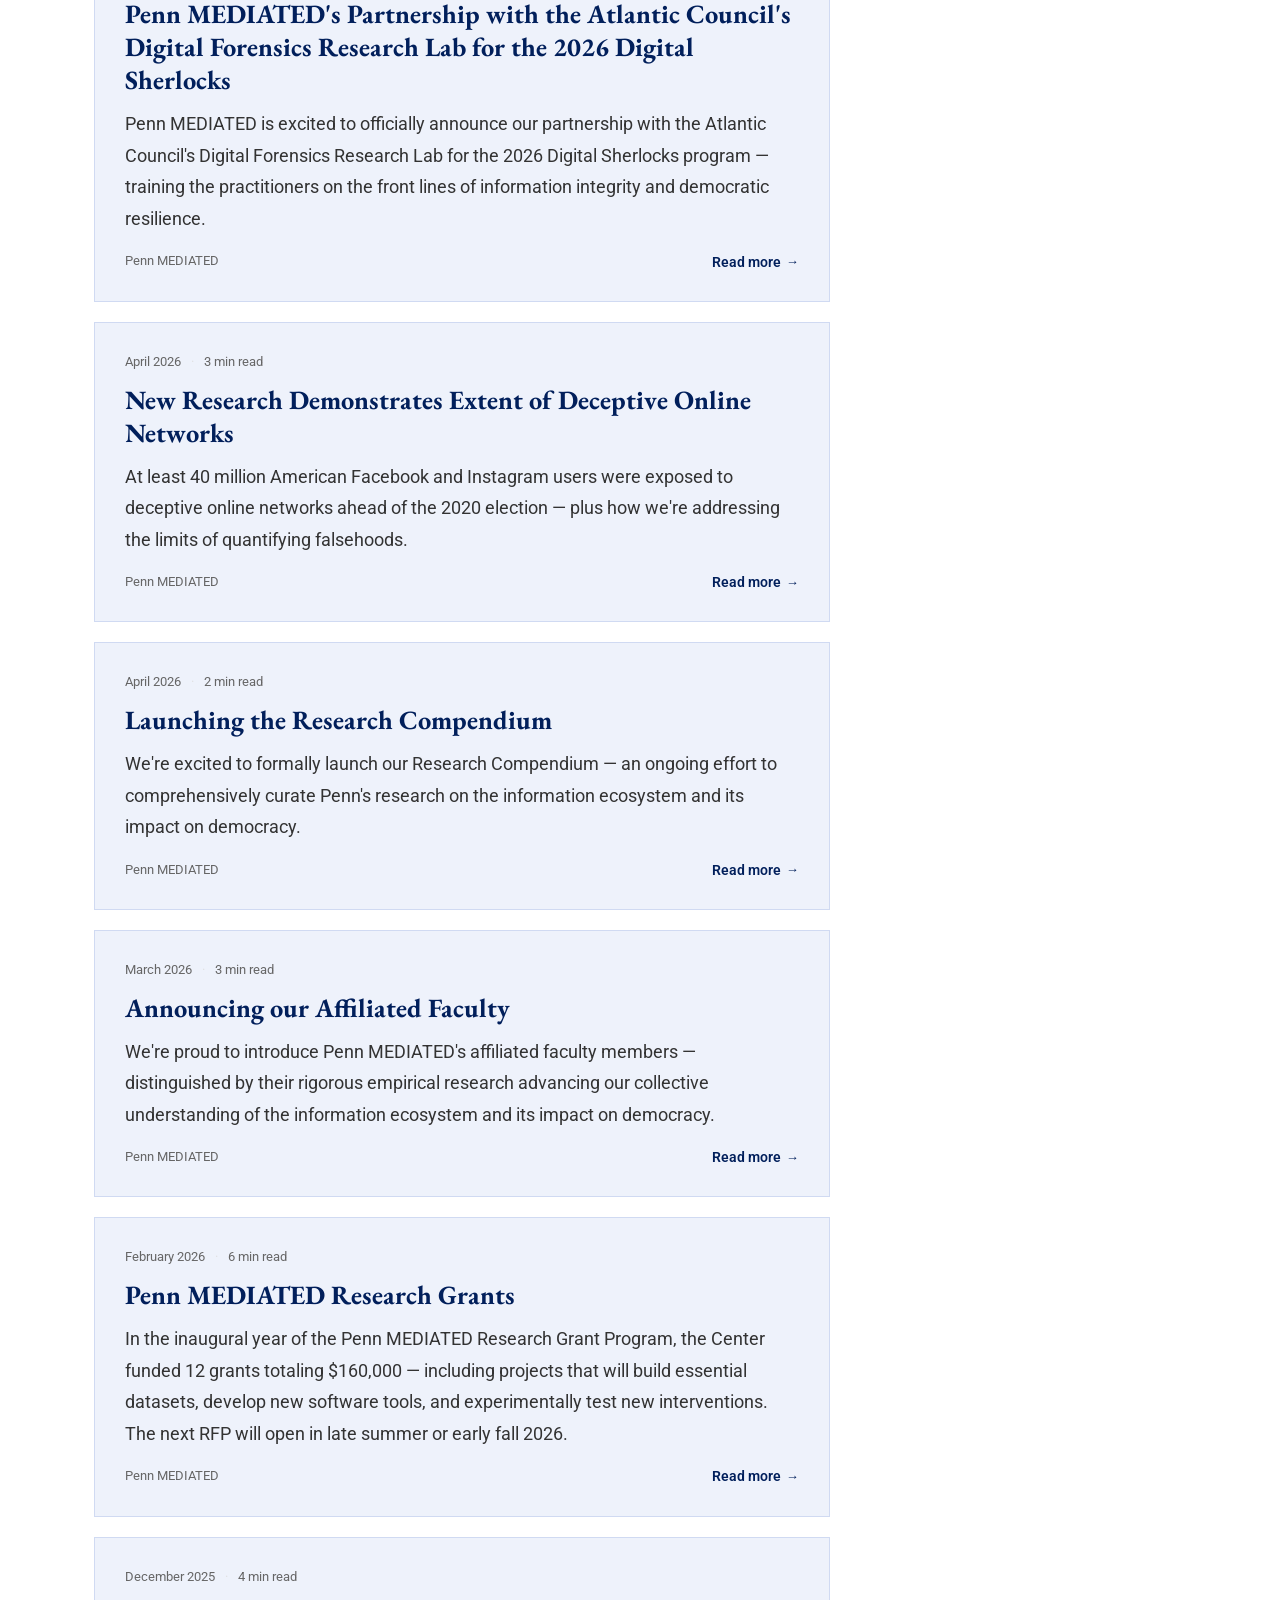
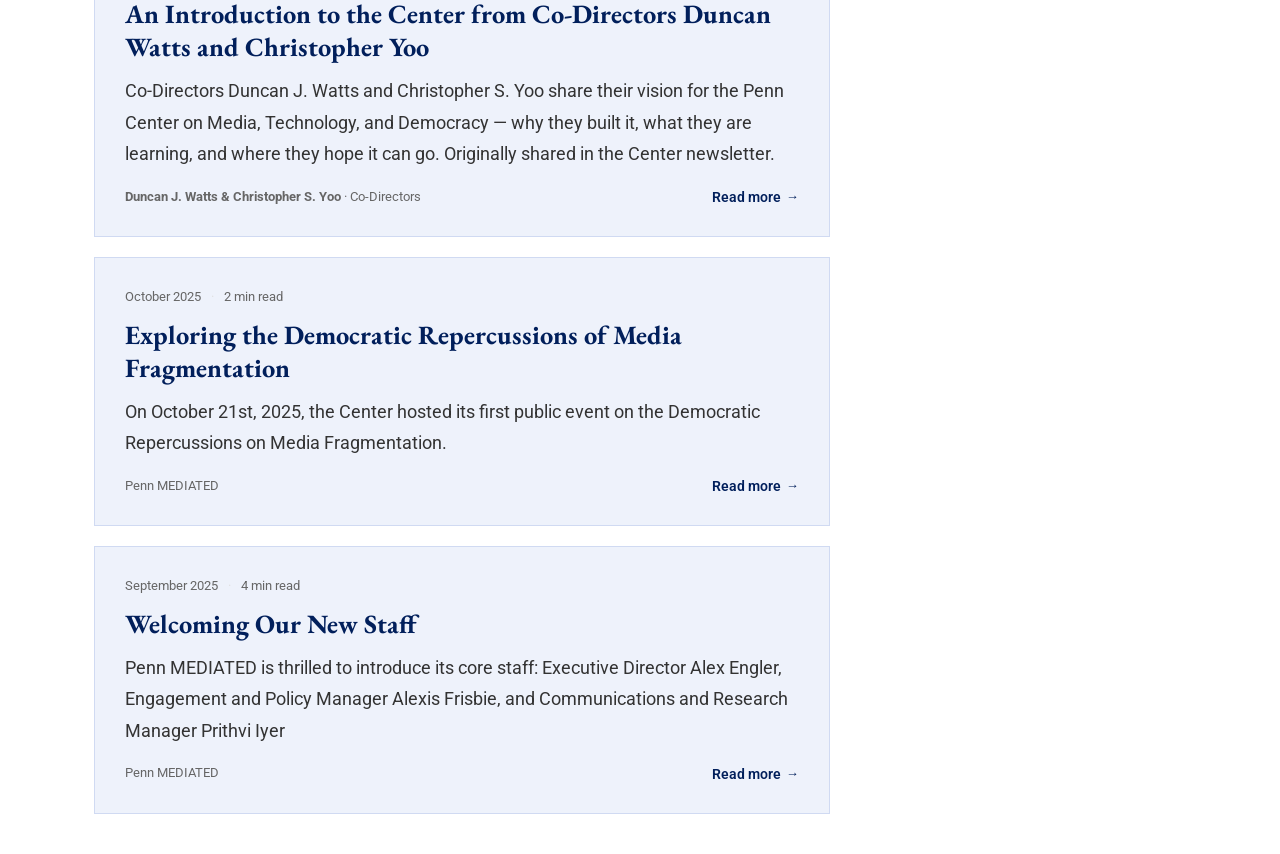
==== commit bd264233: "hyperlink update" ====
--- a/index.html
+++ b/index.html
@@ -124,7 +124,7 @@
               <span class="post-read-time">4 min read</span>
             </div>
             <h2>Welcoming Our New Knight Fellows</h2>
-            <p class="post-excerpt">Penn MEDIATED is pleased to welcome three new Knight Fellows this year, expanding our Penn community of researchers who bring empirical rigor to the study of the information ecosystem and its impact on democracy. We're excited to welcome Thomas Chamberlain, Jacky Liang, and Burak Ozturan to the Penn MEDIATED community.</p>
+            <p class="post-excerpt">Penn MEDIATED is pleased to welcome three new Knight Fellows this year, expanding our Penn community of researchers who bring empirical rigor to the study of the information ecosystem and its impact on democracy. We're excited to welcome Thomas Chamberlain, Jacky Liang, and Burak Ozturan to the <a href="https://infodem.upenn.edu/team/" target="_blank">Penn MEDIATED community</a>.</p>
             <div class="post-item-footer">
               <span class="post-author">Penn MEDIATED</span>
               <button class="expand-btn" onclick="openModal('knight-fellows')">
@@ -136,7 +136,7 @@
           <div class="post-full-content" id="content-knight-fellows">
             <div class="post-full-content-inner">
 
-              <p>Penn MEDIATED is pleased to welcome three new Knight Fellows this year, expanding our Penn community of researchers who bring empirical rigor to the study of the information ecosystem and its impact on democracy. We're excited to welcome Thomas Chamberlain, Jacky Liang, and Burak Ozturan to the Penn MEDIATED community.</p>
+              <p>Penn MEDIATED is pleased to welcome three new Knight Fellows this year, expanding our Penn community of researchers who bring empirical rigor to the study of the information ecosystem and its impact on democracy. We're excited to welcome Thomas Chamberlain, Jacky Liang, and Burak Ozturan to the <a href="https://infodem.upenn.edu/team/" target="_blank">Penn MEDIATED community</a>.</p>
 
               <h2>Incoming Fellows</h2>
 
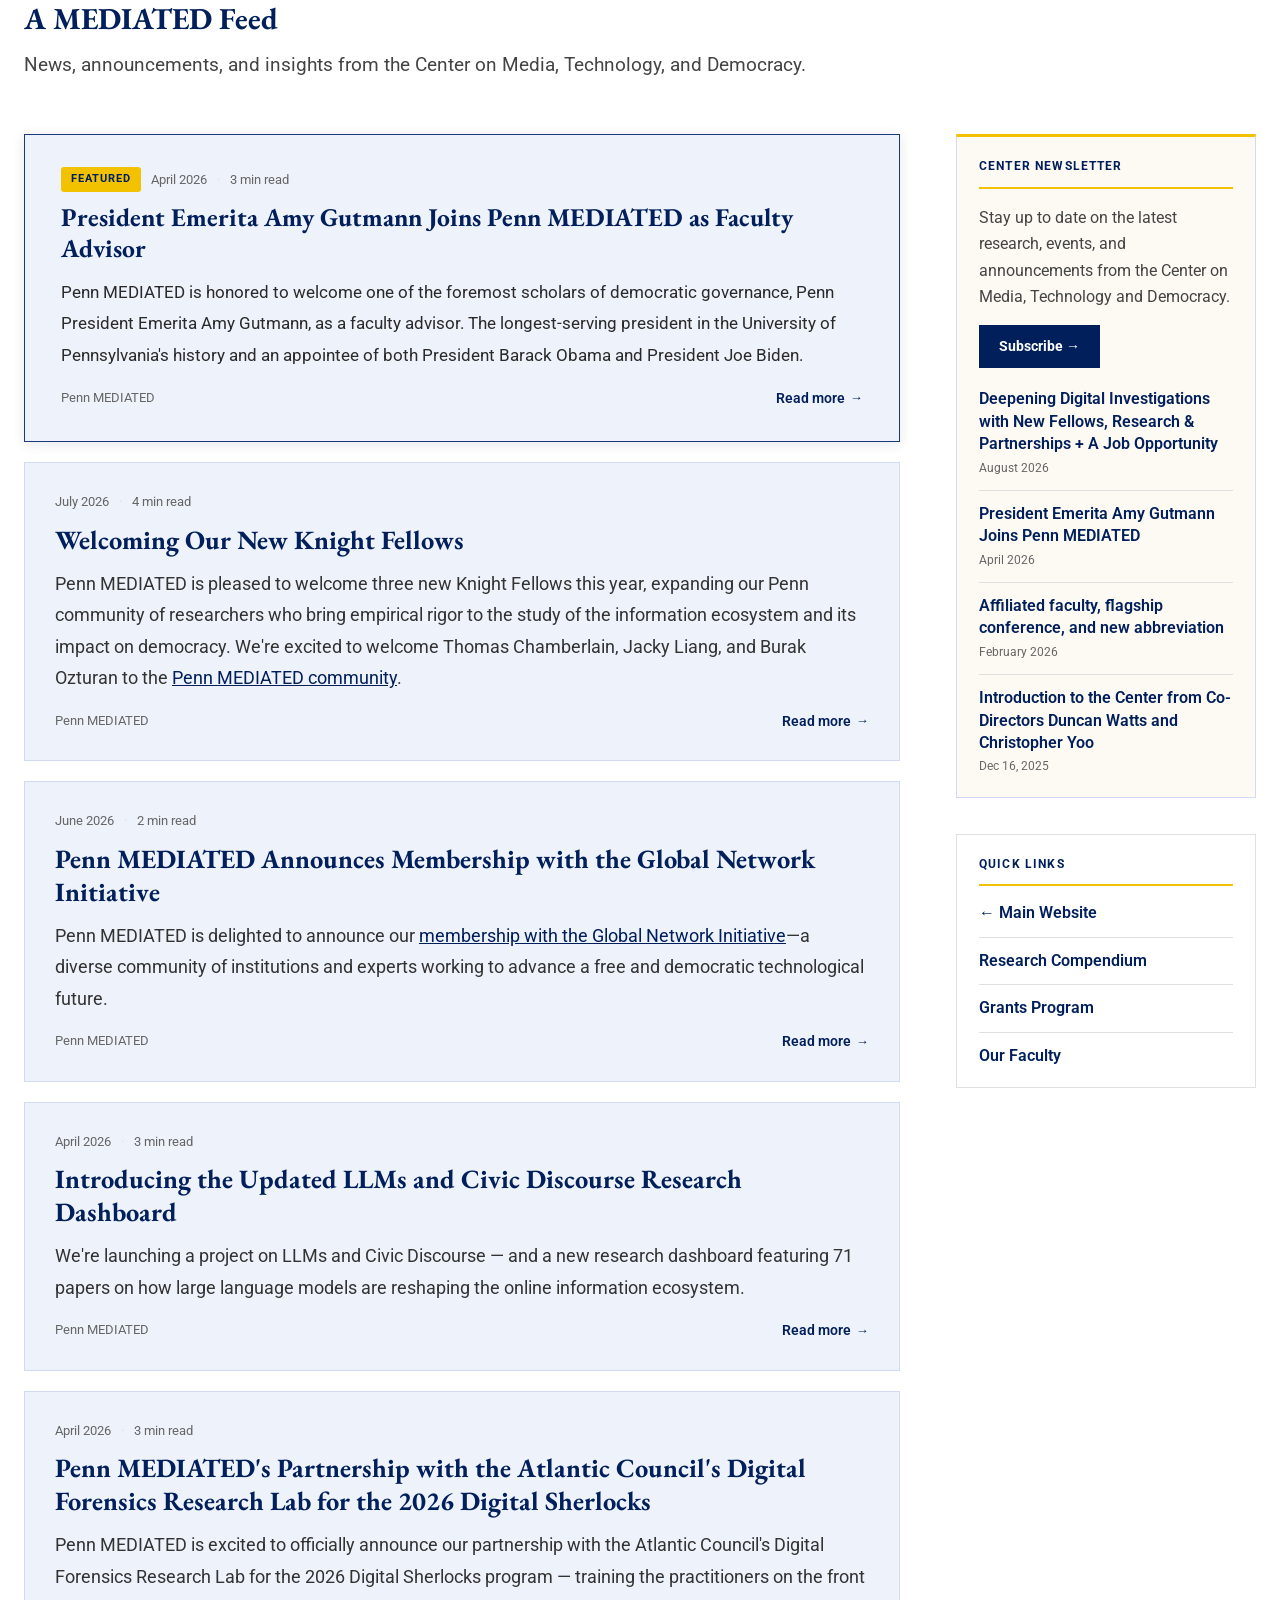
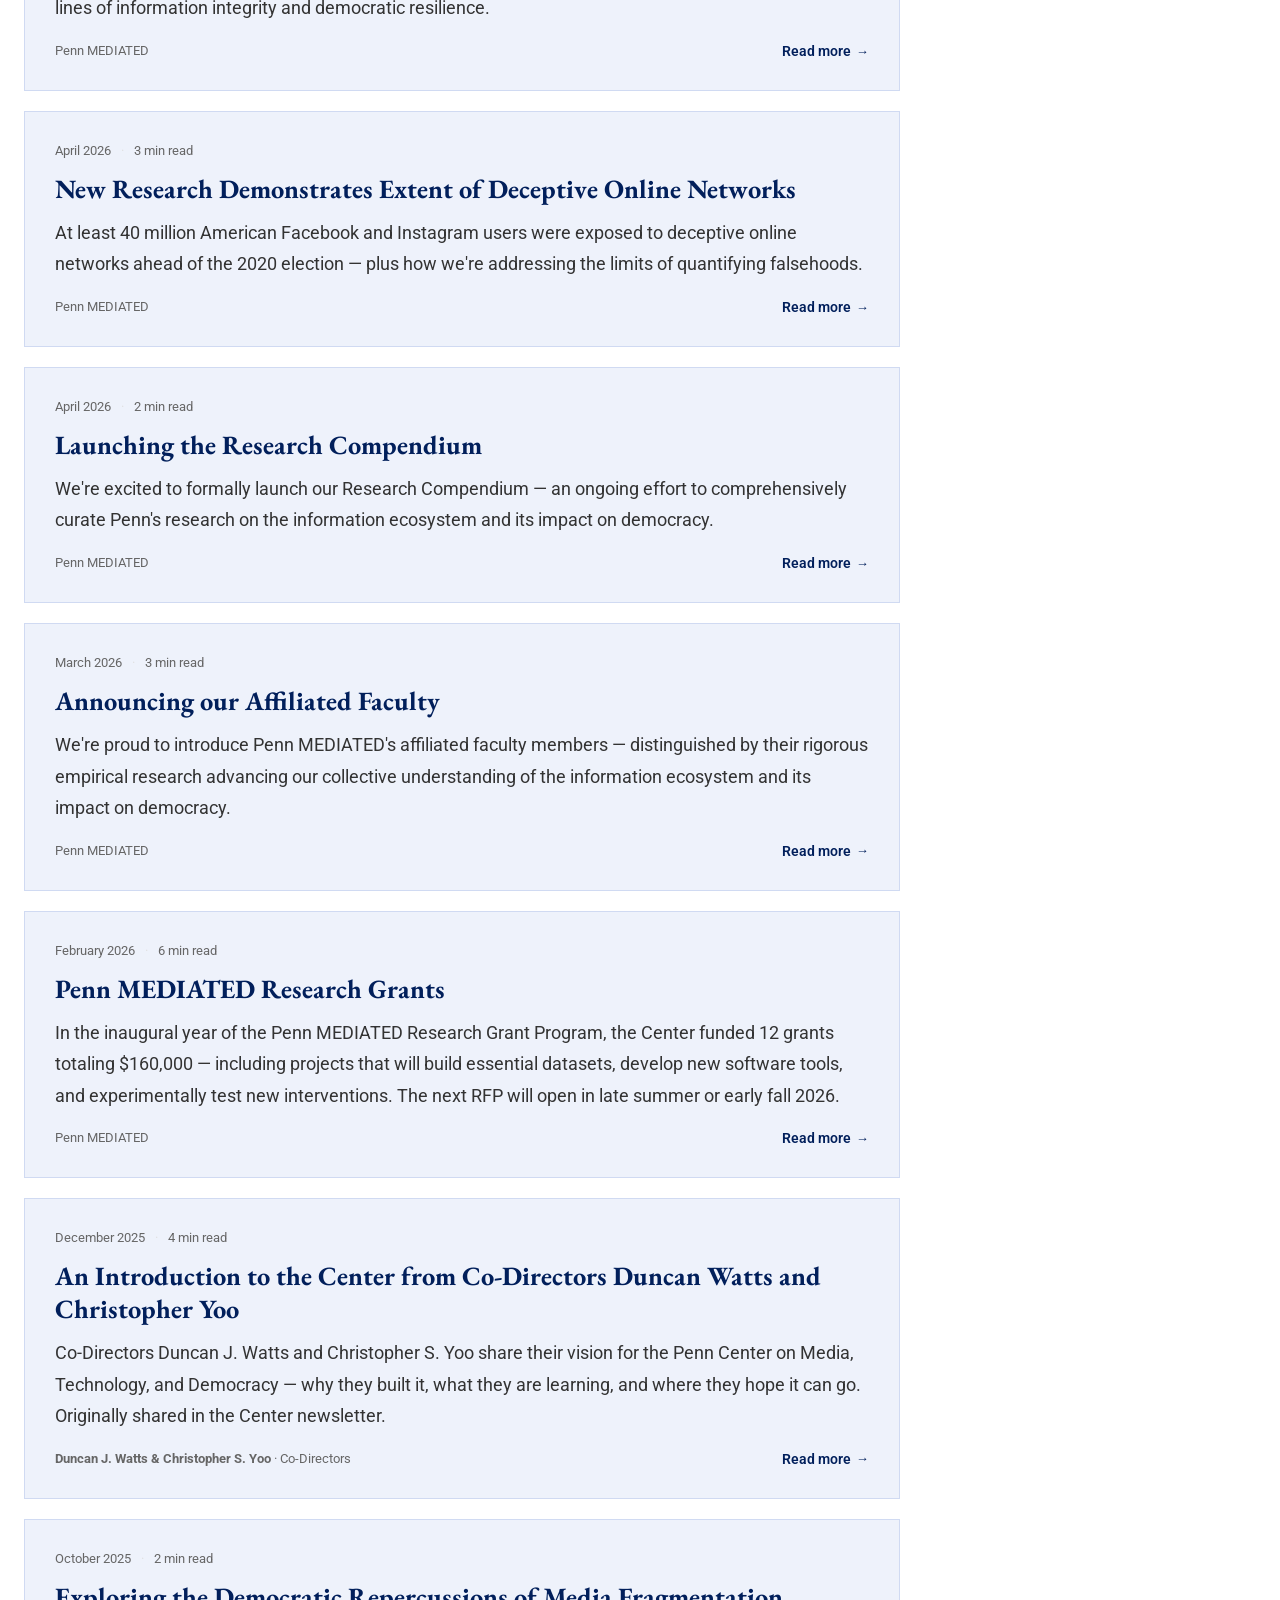
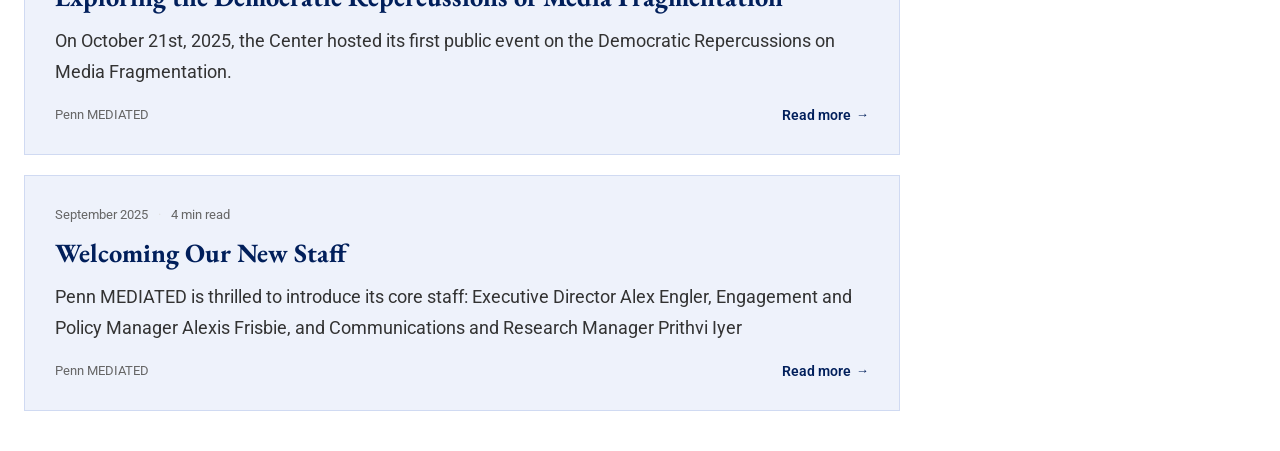
==== commit 19eac7f7: "Add latest newsletter to sidebar Add "Deepening Digital Investigations with New Fellows, Research & " ====
--- a/index.html
+++ b/index.html
@@ -140,11 +140,11 @@
 
               <h2>Incoming Fellows</h2>
 
-              <p><strong>Thomas Chamberlain</strong> is a quantitative political scientist who studies elections, voting behavior, and the democratic consequences of the political information ecosystem. His work examines how voters weigh policy agreement across different issues, how political actors and media manipulate issue salience, and the downstream effects on how people vote and how parties compete—drawing on survey experiments, causal inference, measurement models, and text-as-data methods. [<a href="https://thomasfchamberlain.com/index.html" target="_blank">Personal Webpage</a>]</p>
-
-              <p><strong>Jacky Liang</strong> is a PhD student in Political Science at the University of Pennsylvania, studying how communication shapes political trust and democratic accountability, with a particular focus on political promises and how citizens evaluate political actors. He uses computational social science methods, survey and panel data, and experiments to understand how information influences political attitudes and behavior. [<a href="https://jacky-liang.com/" target="_blank">Personal Webpage</a>]</p>
-
-              <p><strong>Burak Ozturan</strong> is a Knight Postdoctoral Fellow at the Center on Media, Technology, and Democracy, University of Pennsylvania. He studies the complex interaction between people and information: how information is produced and distributed by modern technologies, how people engage with it, and how these dynamics shape democratic deliberation. Burak completed his Ph.D. in Network Science at Northeastern University, where his doctoral research examined patterns of concentration and segregation in online information ecosystems. Most recently, he has been studying how generative AI affects the production and circulation of information, and whether these systems broaden or narrow the range of sources people encounter. [<a href="http://www.burakozturan.com/" target="_blank">Personal Webpage</a>]</p>
+              <p>Knight Postdoctoral Fellow <strong>Thomas Chamberlain</strong> is a quantitative political scientist who studies elections, voting behavior, and the democratic consequences of the political information ecosystem. His work examines how voters weigh policy agreement across different issues, how political actors and media manipulate issue salience, and the downstream effects on how people vote and how parties compete—drawing on survey experiments, causal inference, measurement models, and text-as-data methods. [<a href="https://thomasfchamberlain.com/index.html" target="_blank">Personal Webpage</a>]</p>
+
+              <p>Knight PhD Fellow <strong>Jacky Liang</strong> is a PhD student in the Political Science Department, studying how communication shapes political trust and democratic accountability, with a particular focus on political promises and how citizens evaluate political actors. He uses computational social science methods, survey and panel data, and experiments to understand how information influences political attitudes and behavior. [<a href="https://jacky-liang.com/" target="_blank">Personal Webpage</a>]</p>
+
+              <p>Knight Postdoctoral Fellow <strong>Burak Ozturan</strong> studies the complex interaction between people and information: how information is produced and distributed by modern technologies, how people engage with it, and how these dynamics shape democratic deliberation. Burak completed his Ph.D. in Network Science at Northeastern University, where his doctoral research examined patterns of concentration and segregation in online information ecosystems. Most recently, he has been studying how generative AI affects the production and circulation of information, and whether these systems broaden or narrow the range of sources people encounter. [<a href="http://www.burakozturan.com/" target="_blank">Personal Webpage</a>]</p>
 
               <h2>Outgoing Fellow</h2>
 
@@ -754,6 +754,10 @@
         <a href="https://signup.e2ma.net/signup/2017639/1984707/" class="newsletter-cta-btn" target="_blank">Subscribe →</a>
         <ul style="margin-top:20px;">
           <li>
+            <a href="https://t.e2ma.net/webview/tukvyw/8f1ebf71ad1f89f21fc68b44f85742d3" target="_blank">Deepening Digital Investigations with New Fellows, Research &amp; Partnerships + A Job Opportunity</a>
+            <span class="meta">August 2026</span>
+          </li>
+          <li>
             <a href="https://t.e2ma.net/webview/tu4evv/28f6ae8f3e899ec13fed5fa3122ccb6a" target="_blank">President Emerita Amy Gutmann Joins Penn MEDIATED</a>
             <span class="meta">April 2026</span>
           </li>
@@ -764,10 +768,6 @@
           <li>
             <a href="https://t.e2ma.net/webview/1odgwu/d30c49ebf9bccf8f52c4d5cb2f85b22b" target="_blank">Introduction to the Center from Co-Directors Duncan Watts and Christopher Yoo</a>
             <span class="meta">Dec 16, 2025</span>
-          </li>
-          <li>
-            <a href="https://t.e2ma.net/webview/18gwau/f3bf403bfb16141de59c8ef099bb8d83" target="_blank">Inaugural newsletter from Executive Director Alex Engler</a>
-            <span class="meta">October 2025</span>
           </li>
         </ul>
       </div>
